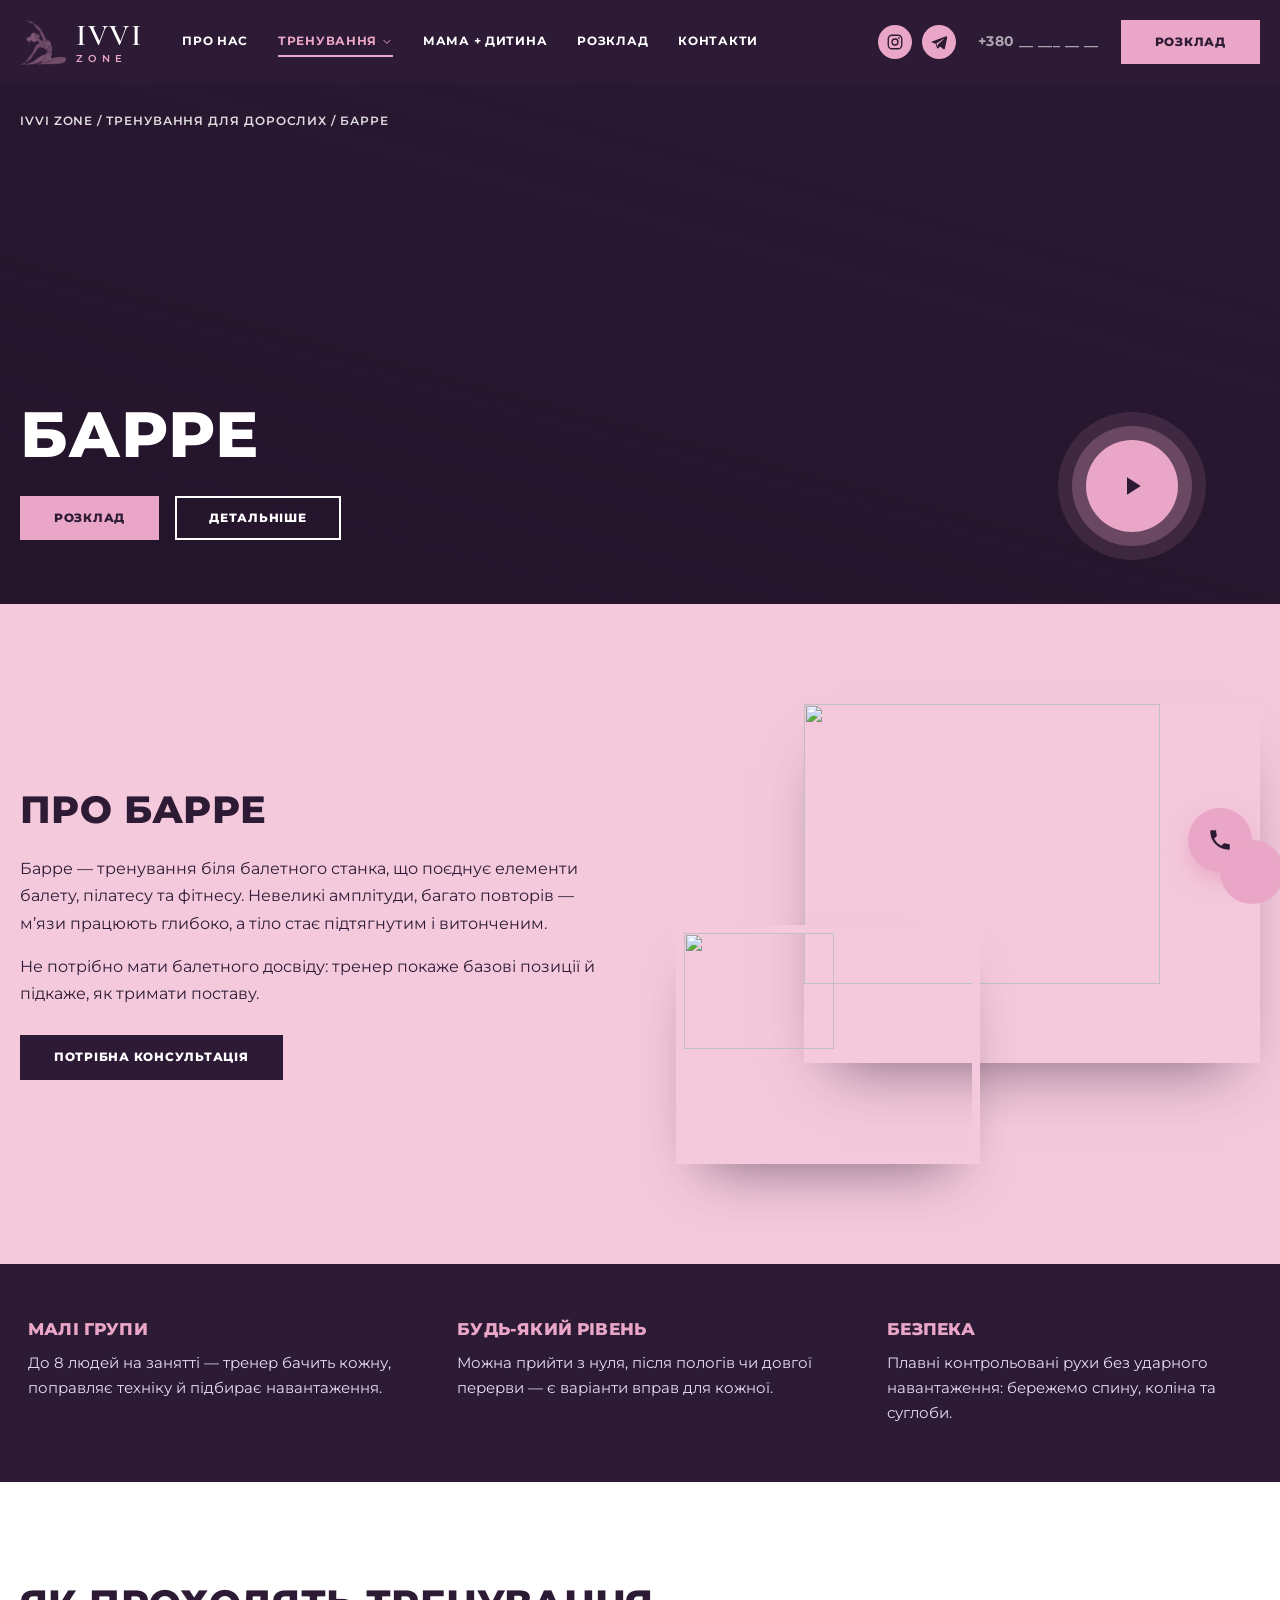
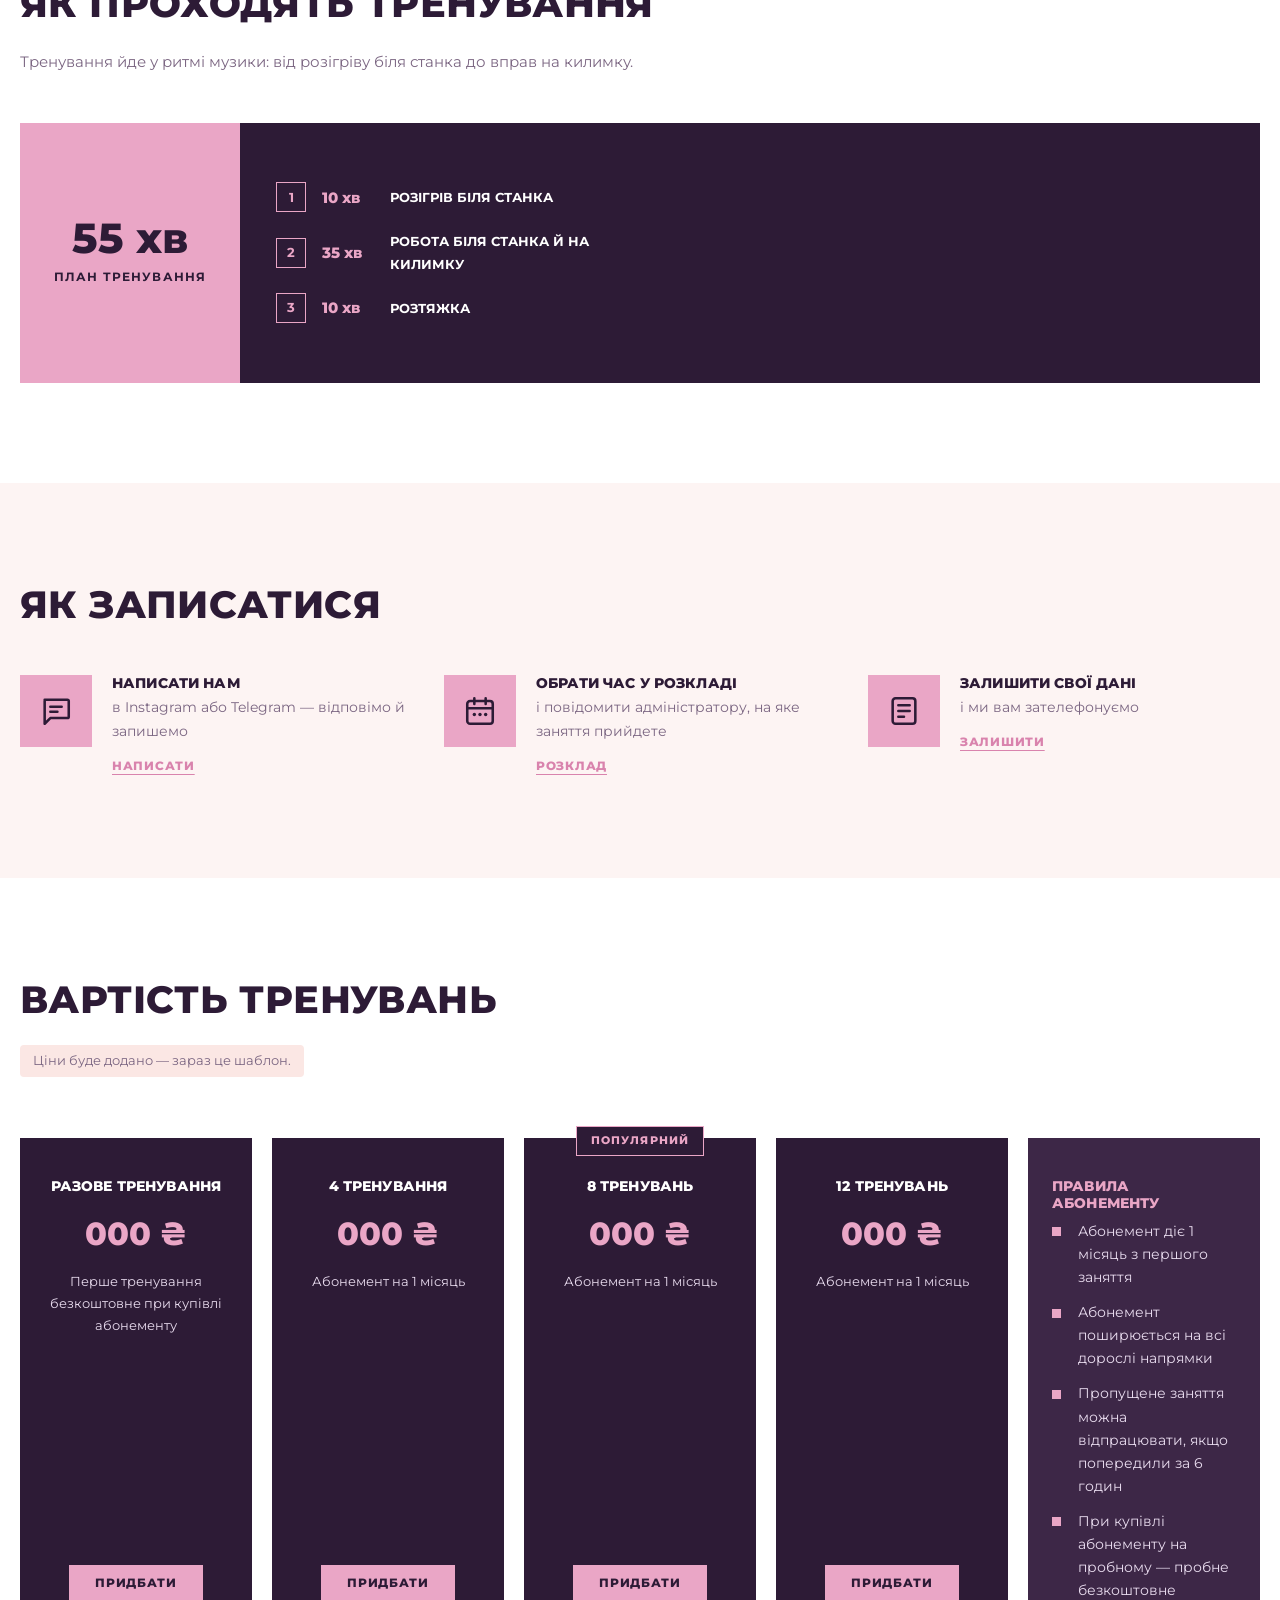
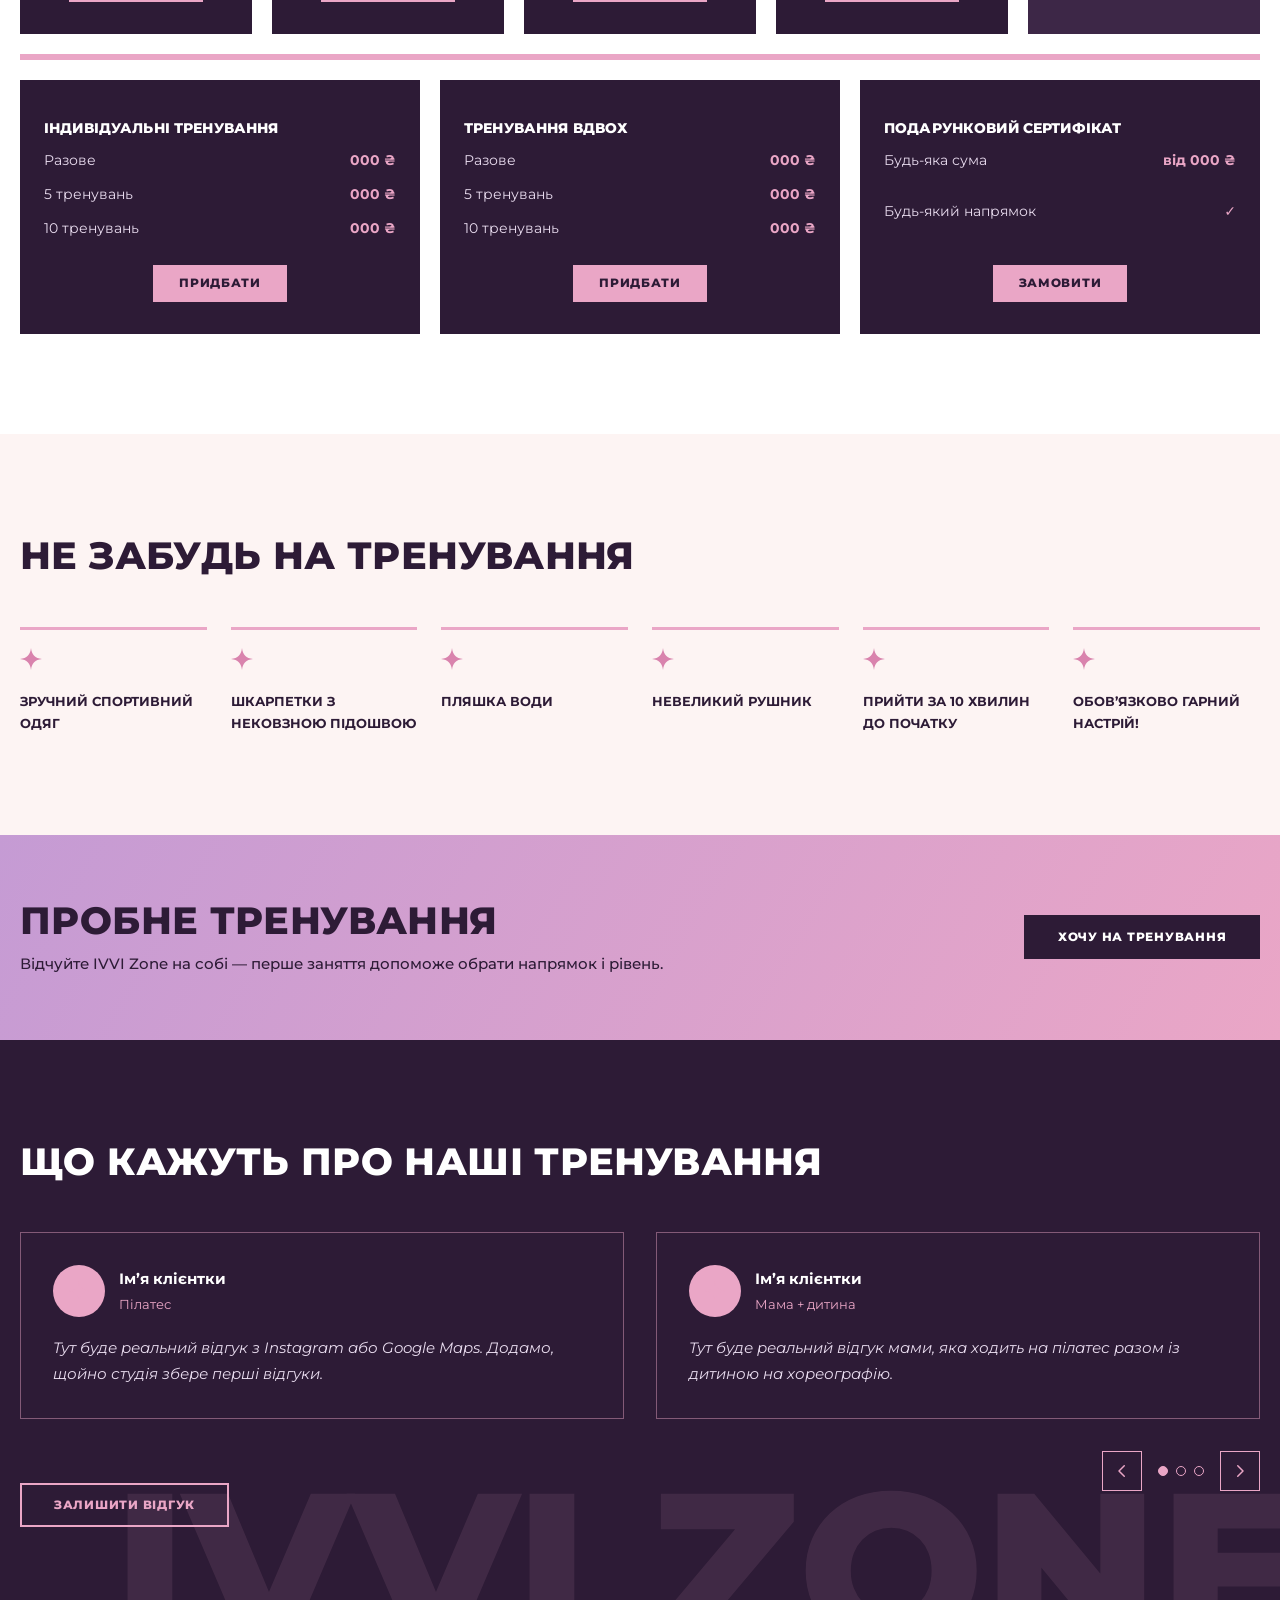
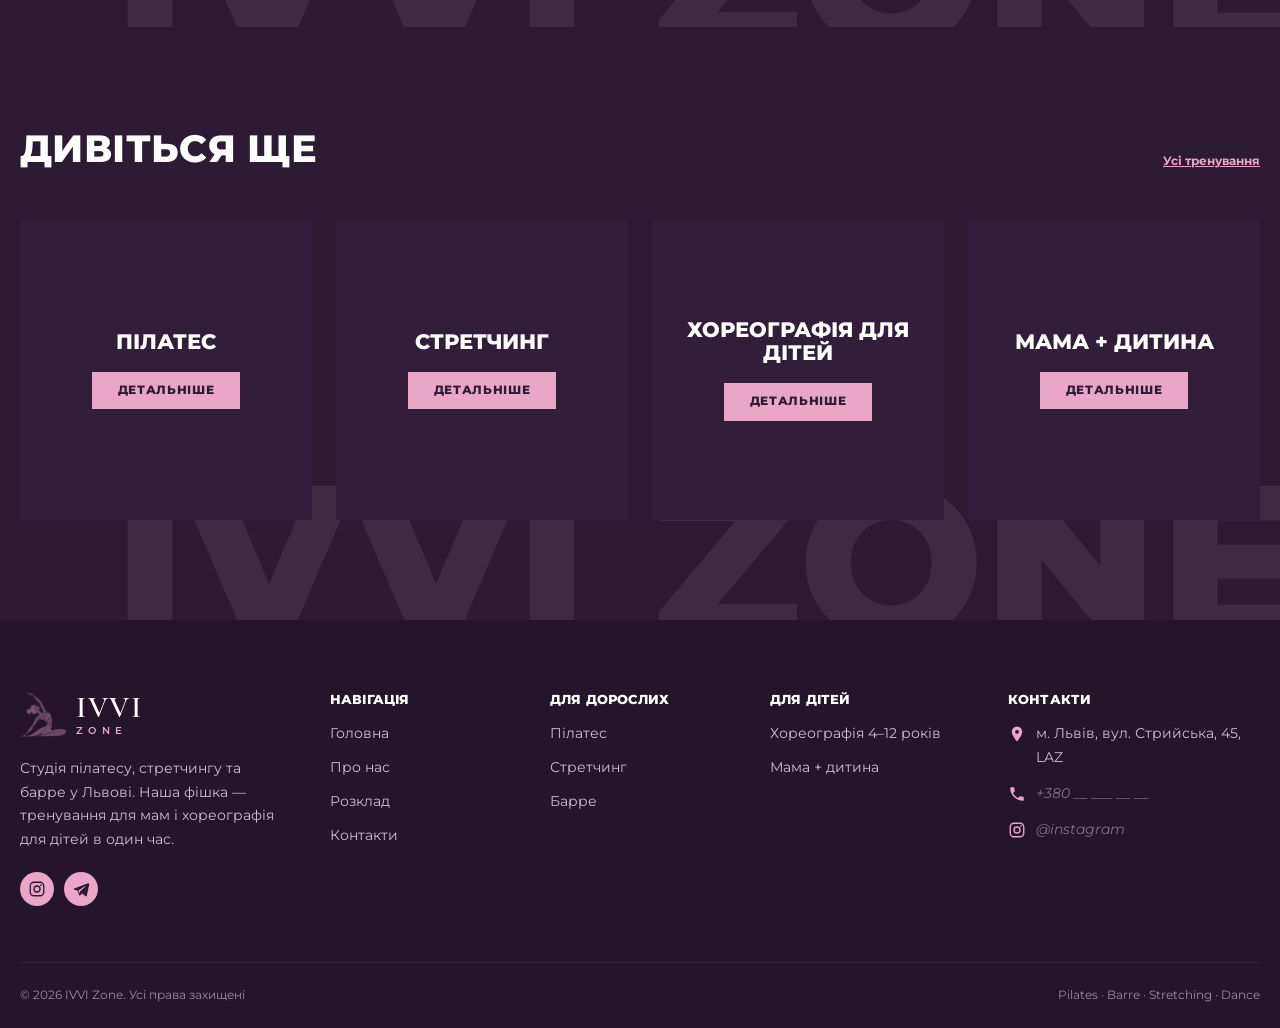
==== barre.html @ 7073b4c8 "Сайт у структурі jump-up: головна, сторінки напрямків, розклад, контакти, анімації" ====
<!doctype html>
<html lang="uk">
<head>
  <meta charset="utf-8">
  <meta name="viewport" content="width=device-width, initial-scale=1">
  <title>Барре у Львові — тренування біля балетного станка, IVVI Zone</title>
  <meta name="description" content="Барре у Львові: балетний станок, пілатес і фітнес в одному. Тонус ніг, сідниць і гарна постава.">
  <meta name="theme-color" content="#2f1d38">
  <link rel="icon" type="image/png" href="assets/favicon.png">
  <link rel="apple-touch-icon" href="assets/apple-touch-icon.png">
  <link rel="preconnect" href="https://fonts.googleapis.com">
  <link rel="preconnect" href="https://fonts.gstatic.com" crossorigin>
  <link href="https://fonts.googleapis.com/css2?family=Cormorant+Garamond:ital,wght@0,500;0,600;1,500&family=Montserrat:wght@400;500;600;700;800&display=swap" rel="stylesheet">
  <link rel="stylesheet" href="styles.css">
</head>
<body>
<header class="header" id="top">
  <div class="container header__inner">
    <a class="logo" href="index.html" aria-label="IVVI Zone — на головну">
      <img src="assets/mark-pink.webp" alt="" width="46" height="45">
      <span class="logo__text">IVVI<small>zone</small></span>
    </a>
    <nav class="menu" id="menu" aria-label="Головне меню">
      <ul class="menu__list">
        <li><a href="index.html#about">Про нас</a></li>
        <li class="menu__drop">
          <button class="menu__toggle is-current" type="button" aria-expanded="false">Тренування <svg viewBox="0 0 24 24" aria-hidden="true"><path d="m6 9 6 6 6-6" fill="none" stroke="currentColor" stroke-width="2" stroke-linecap="round" stroke-linejoin="round"/></svg></button>
          <div class="dropdown">
            <div><p class="dropdown__title">Дорослим</p><ul><li><a href="pilates.html">Пілатес</a></li><li><a href="stretching.html">Стретчинг</a></li><li><a href="barre.html">Барре</a></li></ul></div>
            <div><p class="dropdown__title">Дітям</p><ul><li><a href="choreography.html">Хореографія 4–12 років</a></li><li><a href="mama.html">Мама + дитина</a></li></ul></div>
          </div>
        </li>
        <li><a href="mama.html">Мама + дитина</a></li>
        <li><a href="schedule.html">Розклад</a></li>
        <li><a href="contacts.html">Контакти</a></li>
      </ul>
      <div class="menu__side">
        <div class="socials ">
      <a href="#" aria-label="Instagram"><svg viewBox="0 0 24 24" aria-hidden="true"><rect x="3" y="3" width="18" height="18" rx="5" fill="none" stroke="currentColor" stroke-width="1.8"/><circle cx="12" cy="12" r="4" fill="none" stroke="currentColor" stroke-width="1.8"/><circle cx="17.3" cy="6.7" r="1.2" fill="currentColor"/></svg></a>
      <a href="#" aria-label="Telegram"><svg viewBox="0 0 24 24" aria-hidden="true"><path d="M21.5 4.2 2.9 11.4c-1 .4-1 1.1-.2 1.4l4.8 1.5 1.8 5.6c.2.6.4.8.9.8.4 0 .6-.2.9-.4l2.3-2.2 4.7 3.5c.9.5 1.5.2 1.7-.8l3.1-14.6c.3-1.3-.5-1.9-1.4-1.5ZM8.4 14l9.3-5.9c.5-.3.9-.1.5.2l-7.6 6.9-.3 3.2L8.4 14Z" fill="currentColor"/></svg></a>
    </div>
        <a class="header__phone" href="contacts.html">+380 __ ___ __ __</a>
        <a class="btn btn--pink" href="schedule.html">Розклад</a>
      </div>
    </nav>
    <button class="burger" id="burger" type="button" aria-label="Відкрити меню" aria-expanded="false" aria-controls="menu"><span></span><span></span><span></span></button>
  </div>
</header>
<main>
<section class="page-hero">
  <div class="page-hero__bg" style="background-image:url('https://images.unsplash.com/photo-1779617926288-fde3f7fb7b5d?auto=format&fit=crop&w=1800&q=70')"></div>
  <div class="container page-hero__inner">
    <nav class="crumbs" aria-label="Навігація"><a href="index.html">IVVI Zone</a> / <a href="index.html#trainings">Тренування для дорослих</a> / <span>Барре</span></nav>
    <h1>Барре</h1>
    
    <div class="page-hero__actions">
        <a class="btn btn--pink" href="schedule.html">Розклад</a>
        <a class="btn btn--outline-light" href="#more">Детальніше</a>
      </div>
  </div>
  <button class="page-hero__play" type="button" data-modal-open aria-label="Записатися"><svg viewBox="0 0 24 24" aria-hidden="true"><path d="M8 5v14l11-7z" fill="currentColor"/></svg></button>
</section>
<section class="section section--pink about" id="more">
  <span class="watermark" aria-hidden="true">IVVI ZONE</span>
  <div class="container about__grid">
    <div class="about__text anim anim--left">
      <h2>Про барре</h2>
      <p>Барре — тренування біля балетного станка, що поєднує елементи балету, пілатесу та фітнесу. Невеликі амплітуди, багато повторів — м’язи працюють глибоко, а тіло стає підтягнутим і витонченим.</p><p>Не потрібно мати балетного досвіду: тренер покаже базові позиції й підкаже, як тримати поставу.</p>
      <button class="btn btn--dark" type="button" data-modal-open>Потрібна консультація</button>
    </div>
    <div class="about__pics anim anim--right">
      <img class="about__pic about__pic--1" src="https://images.unsplash.com/photo-1770012905139-713758ded6ec?auto=format&fit=crop&w=900&q=70" alt="" loading="lazy">
      <img class="about__pic about__pic--2" src="https://images.unsplash.com/photo-1518310952931-b1de897abd40?auto=format&fit=crop&w=700&q=70" alt="" loading="lazy">
    </div>
  </div>
</section>
<section class="section section--dark section--tight">
  <div class="container"><div class="adv-grid"><article class="adv"><h3>Малі групи</h3><p>До 8 людей на занятті — тренер бачить кожну, поправляє техніку й підбирає навантаження.</p></article><article class="adv"><h3>Будь-який рівень</h3><p>Можна прийти з нуля, після пологів чи довгої перерви — є варіанти вправ для кожної.</p></article><article class="adv"><h3>Безпека</h3><p>Плавні контрольовані рухи без ударного навантаження: бережемо спину, коліна та суглоби.</p></article></div></div>
</section>
<section class="section">
  <span class="watermark" aria-hidden="true">IVVI ZONE</span>
  <div class="container">
    <div class="section__head anim anim--fade">
      <h2>Як проходять тренування</h2>
      <p>Тренування йде у ритмі музики: від розігріву біля станка до вправ на килимку.</p>
    </div>
    <div class="plan anim anim--fade">
      <div class="plan__total"><b>55 хв</b><span>план тренування</span></div>
      <ol class="plan__steps"><li><span class="plan__min">10 хв</span><span class="plan__label">Розігрів біля станка</span></li><li><span class="plan__min">35 хв</span><span class="plan__label">Робота біля станка й на килимку</span></li><li><span class="plan__min">10 хв</span><span class="plan__label">Розтяжка</span></li></ol>
      <div class="plan__pics"><span class="plan__pic" style="background-image:url('https://images.unsplash.com/photo-1779617926288-fde3f7fb7b5d?auto=format&fit=crop&w=600&q=70')"></span><span class="plan__pic" style="background-image:url('https://images.unsplash.com/photo-1770012905139-713758ded6ec?auto=format&fit=crop&w=600&q=70')"></span><span class="plan__pic" style="background-image:url('https://images.unsplash.com/photo-1518310952931-b1de897abd40?auto=format&fit=crop&w=600&q=70')"></span></div>
    </div>
  </div>
</section>
<section class="section section--soft">
  <div class="container">
    <div class="section__head anim anim--fade"><h2>Як записатися</h2></div>
    <div class="ways"><div class="way anim anim--fade"><span class="way__icon"><svg viewBox="0 0 24 24" aria-hidden="true"><path d="M4 4h16a1 1 0 0 1 1 1v11a1 1 0 0 1-1 1H8l-4 4V5a1 1 0 0 1 1-1Z" fill="none" stroke="currentColor" stroke-width="1.8" stroke-linejoin="round"/><path d="M8 9h8M8 12.5h5" stroke="currentColor" stroke-width="1.8" stroke-linecap="round"/></svg></span><div><h3>Написати нам</h3><p>в Instagram або Telegram — відповімо й запишемо</p><a class="way__link" href="#">Написати</a></div></div><div class="way anim anim--fade"><span class="way__icon"><svg viewBox="0 0 24 24" aria-hidden="true"><rect x="3" y="5" width="18" height="16" rx="2" fill="none" stroke="currentColor" stroke-width="1.8"/><path d="M3 10h18M8 3v4M16 3v4" stroke="currentColor" stroke-width="1.8" stroke-linecap="round"/><circle cx="8" cy="14.5" r="1.2" fill="currentColor"/><circle cx="12" cy="14.5" r="1.2" fill="currentColor"/><circle cx="16" cy="14.5" r="1.2" fill="currentColor"/></svg></span><div><h3>Обрати час у розкладі</h3><p>і повідомити адміністратору, на яке заняття прийдете</p><a class="way__link" href="schedule.html">Розклад</a></div></div><div class="way anim anim--fade"><span class="way__icon"><svg viewBox="0 0 24 24" aria-hidden="true"><rect x="4" y="3" width="16" height="18" rx="2" fill="none" stroke="currentColor" stroke-width="1.8"/><path d="M8 8h8M8 12h8M8 16h4" stroke="currentColor" stroke-width="1.8" stroke-linecap="round"/></svg></span><div><h3>Залишити свої дані</h3><p>і ми вам зателефонуємо</p><button class="way__link" type="button" data-modal-open>Залишити</button></div></div></div>
  </div>
</section>
<section class="section" id="prices">
  <div class="container">
    <div class="section__head anim anim--fade"><h2>Вартість тренувань</h2><p class="placeholder-note">Ціни буде додано — зараз це шаблон.</p></div>
    <div class="prices">
      <article class="price anim anim--rotate">
  
  <h3>Разове тренування</h3>
  <p class="price__value">000 ₴</p>
  <p class="price__note">Перше тренування безкоштовне при купівлі абонементу</p>
  <button class="btn btn--pink btn--sm" type="button" data-modal-open>Придбати</button>
</article><article class="price anim anim--rotate">
  
  <h3>4 тренування</h3>
  <p class="price__value">000 ₴</p>
  <p class="price__note">Абонемент на 1 місяць</p>
  <button class="btn btn--pink btn--sm" type="button" data-modal-open>Придбати</button>
</article><article class="price anim anim--rotate">
  <span class="price__tag">Популярний</span>
  <h3>8 тренувань</h3>
  <p class="price__value">000 ₴</p>
  <p class="price__note">Абонемент на 1 місяць</p>
  <button class="btn btn--pink btn--sm" type="button" data-modal-open>Придбати</button>
</article><article class="price anim anim--rotate">
  
  <h3>12 тренувань</h3>
  <p class="price__value">000 ₴</p>
  <p class="price__note">Абонемент на 1 місяць</p>
  <button class="btn btn--pink btn--sm" type="button" data-modal-open>Придбати</button>
</article>
      <aside class="price price--rules anim anim--rotate">
        <h3>Правила абонементу</h3>
        <ul class="bullets bullets--small"><li>Абонемент діє 1 місяць з першого заняття</li><li>Абонемент поширюється на всі дорослі напрямки</li><li>Пропущене заняття можна відпрацювати, якщо попередили за 6 годин</li><li>При купівлі абонементу на пробному — пробне безкоштовне</li></ul>
      </aside>
    </div>
    <div class="prices__extra"><article class="price price--row anim anim--rotate">
  <h3>Індивідуальні тренування</h3>
  <ul class="price__list"><li><span>Разове</span><b>000 ₴</b></li><li><span>5 тренувань</span><b>000 ₴</b></li><li><span>10 тренувань</span><b>000 ₴</b></li></ul>
  <button class="btn btn--pink btn--sm" type="button" data-modal-open>Придбати</button>
</article><article class="price price--row anim anim--rotate">
  <h3>Тренування вдвох</h3>
  <ul class="price__list"><li><span>Разове</span><b>000 ₴</b></li><li><span>5 тренувань</span><b>000 ₴</b></li><li><span>10 тренувань</span><b>000 ₴</b></li></ul>
  <button class="btn btn--pink btn--sm" type="button" data-modal-open>Придбати</button>
</article><article class="price price--row anim anim--rotate">
  <h3>Подарунковий сертифікат</h3>
  <ul class="price__list"><li><span>Будь-яка сума</span><b>від 000 ₴</b></li><li><span>Будь-який напрямок</span><b>✓</b></li></ul>
  <button class="btn btn--pink btn--sm" type="button" data-modal-open>Замовити</button>
</article></div>
  </div>
</section>
<section class="section section--soft">
  <div class="container">
    <div class="section__head anim anim--fade"><h2>Не забудь на тренування</h2></div>
    <ul class="checklist"><li class="anim anim--fade"><span><svg viewBox="0 0 24 24" aria-hidden="true"><path d="M12 0C12.9 7.6 16.4 11.1 24 12C16.4 12.9 12.9 16.4 12 24C11.1 16.4 7.6 12.9 0 12C7.6 11.1 11.1 7.6 12 0Z" fill="currentColor"/></svg></span>Зручний спортивний одяг</li><li class="anim anim--fade"><span><svg viewBox="0 0 24 24" aria-hidden="true"><path d="M12 0C12.9 7.6 16.4 11.1 24 12C16.4 12.9 12.9 16.4 12 24C11.1 16.4 7.6 12.9 0 12C7.6 11.1 11.1 7.6 12 0Z" fill="currentColor"/></svg></span>Шкарпетки з нековзною підошвою</li><li class="anim anim--fade"><span><svg viewBox="0 0 24 24" aria-hidden="true"><path d="M12 0C12.9 7.6 16.4 11.1 24 12C16.4 12.9 12.9 16.4 12 24C11.1 16.4 7.6 12.9 0 12C7.6 11.1 11.1 7.6 12 0Z" fill="currentColor"/></svg></span>Пляшка води</li><li class="anim anim--fade"><span><svg viewBox="0 0 24 24" aria-hidden="true"><path d="M12 0C12.9 7.6 16.4 11.1 24 12C16.4 12.9 12.9 16.4 12 24C11.1 16.4 7.6 12.9 0 12C7.6 11.1 11.1 7.6 12 0Z" fill="currentColor"/></svg></span>Невеликий рушник</li><li class="anim anim--fade"><span><svg viewBox="0 0 24 24" aria-hidden="true"><path d="M12 0C12.9 7.6 16.4 11.1 24 12C16.4 12.9 12.9 16.4 12 24C11.1 16.4 7.6 12.9 0 12C7.6 11.1 11.1 7.6 12 0Z" fill="currentColor"/></svg></span>Прийти за 10 хвилин до початку</li><li class="anim anim--fade"><span><svg viewBox="0 0 24 24" aria-hidden="true"><path d="M12 0C12.9 7.6 16.4 11.1 24 12C16.4 12.9 12.9 16.4 12 24C11.1 16.4 7.6 12.9 0 12C7.6 11.1 11.1 7.6 12 0Z" fill="currentColor"/></svg></span>Обов’язково гарний настрій!</li></ul>
  </div>
</section>
<section class="trial">
  <div class="container trial__inner">
    <div class="trial__text anim anim--tilt">
      <h2>Пробне тренування</h2>
      <p>Відчуйте IVVI Zone на собі — перше заняття допоможе обрати напрямок і рівень.</p>
    </div>
    <button class="btn btn--dark btn--beat anim" type="button" data-modal-open>Хочу на тренування</button>
  </div>
</section>
<section class="section section--dark">
  <span class="watermark" aria-hidden="true">IVVI ZONE</span>
  <div class="container">
    <div class="section__head section__head--row">
      <h2>Що кажуть про наші тренування</h2>
    </div>
    <div class="slider slider--dark slider--reviews" data-slider data-per-view="2">
  <div class="slider__viewport"><div class="slider__track"><div class="slider__slide"><article class="review">
  <div class="review__head"><span class="review__avatar"><svg viewBox="0 0 24 24" aria-hidden="true"><path d="M12 0C12.9 7.6 16.4 11.1 24 12C16.4 12.9 12.9 16.4 12 24C11.1 16.4 7.6 12.9 0 12C7.6 11.1 11.1 7.6 12 0Z" fill="currentColor"/></svg></span><div><b>Ім’я клієнтки</b><span>Пілатес</span></div></div>
  <p>Тут буде реальний відгук з Instagram або Google Maps. Додамо, щойно студія збере перші відгуки.</p>
</article></div><div class="slider__slide"><article class="review">
  <div class="review__head"><span class="review__avatar"><svg viewBox="0 0 24 24" aria-hidden="true"><path d="M12 0C12.9 7.6 16.4 11.1 24 12C16.4 12.9 12.9 16.4 12 24C11.1 16.4 7.6 12.9 0 12C7.6 11.1 11.1 7.6 12 0Z" fill="currentColor"/></svg></span><div><b>Ім’я клієнтки</b><span>Мама + дитина</span></div></div>
  <p>Тут буде реальний відгук мами, яка ходить на пілатес разом із дитиною на хореографію.</p>
</article></div><div class="slider__slide"><article class="review">
  <div class="review__head"><span class="review__avatar"><svg viewBox="0 0 24 24" aria-hidden="true"><path d="M12 0C12.9 7.6 16.4 11.1 24 12C16.4 12.9 12.9 16.4 12 24C11.1 16.4 7.6 12.9 0 12C7.6 11.1 11.1 7.6 12 0Z" fill="currentColor"/></svg></span><div><b>Ім’я клієнтки</b><span>Стретчинг</span></div></div>
  <p>Тут буде реальний відгук про стретчинг. Можна додати фото або коротке відео.</p>
</article></div><div class="slider__slide"><article class="review">
  <div class="review__head"><span class="review__avatar"><svg viewBox="0 0 24 24" aria-hidden="true"><path d="M12 0C12.9 7.6 16.4 11.1 24 12C16.4 12.9 12.9 16.4 12 24C11.1 16.4 7.6 12.9 0 12C7.6 11.1 11.1 7.6 12 0Z" fill="currentColor"/></svg></span><div><b>Ім’я клієнтки</b><span>Хореографія</span></div></div>
  <p>Тут буде реальний відгук батьків про дитячу хореографію.</p>
</article></div></div></div>
  <div class="slider__nav">
    <button class="slider__arrow slider__arrow--prev" type="button" aria-label="Назад"><svg viewBox="0 0 24 24" aria-hidden="true"><path d="m9 5 7 7-7 7" fill="none" stroke="currentColor" stroke-width="2" stroke-linecap="round" stroke-linejoin="round"/></svg></button>
    <div class="slider__dots"></div>
    <button class="slider__arrow" type="button" aria-label="Далі"><svg viewBox="0 0 24 24" aria-hidden="true"><path d="m9 5 7 7-7 7" fill="none" stroke="currentColor" stroke-width="2" stroke-linecap="round" stroke-linejoin="round"/></svg></button>
  </div>
</div>
    <a class="btn btn--outline-pink" href="#">Залишити відгук</a>
  </div>
</section>
<section class="section section--dark">
  <span class="watermark" aria-hidden="true">IVVI ZONE</span>
  <div class="container">
    <div class="section__head section__head--row"><h2>Дивіться ще</h2><a class="link-more" href="index.html#trainings">Усі тренування</a></div>
    <div class="services services--four"><a class="service anim anim--flip" href="pilates.html">
  <span class="service__bg" style="background-image:url('https://images.unsplash.com/photo-1747238415033-b74eec07eb59?auto=format&fit=crop&w=900&q=70')"></span>
  
  <span class="service__body"><span class="service__title">Пілатес</span><span class="btn btn--pink btn--sm">Детальніше</span></span>
</a><a class="service anim anim--flip" href="stretching.html">
  <span class="service__bg" style="background-image:url('https://images.unsplash.com/photo-1552196527-bffef41ef674?auto=format&fit=crop&w=900&q=70')"></span>
  
  <span class="service__body"><span class="service__title">Стретчинг</span><span class="btn btn--pink btn--sm">Детальніше</span></span>
</a><a class="service anim anim--flip" href="choreography.html">
  <span class="service__bg" style="background-image:url('https://images.unsplash.com/photo-1681312206210-5f52c564d30d?auto=format&fit=crop&w=900&q=70')"></span>
  
  <span class="service__body"><span class="service__title">Хореографія для дітей</span><span class="btn btn--pink btn--sm">Детальніше</span></span>
</a><a class="service anim anim--flip" href="mama.html">
  <span class="service__bg" style="background-image:url('https://images.unsplash.com/photo-1714646793438-dd6f16aa36d1?auto=format&fit=crop&w=900&q=70')"></span>
  
  <span class="service__body"><span class="service__title">Мама + дитина</span><span class="btn btn--pink btn--sm">Детальніше</span></span>
</a></div>
  </div>
</section>
</main>
<footer class="footer">
  <div class="container footer__grid">
    <div class="footer__about">
      <a class="logo logo--light" href="index.html"><img src="assets/mark-pink.webp" alt="" width="46" height="45"><span class="logo__text">IVVI<small>zone</small></span></a>
      <p>Студія пілатесу, стретчингу та барре у Львові. Наша фішка — тренування для мам і хореографія для дітей в один час.</p>
      <div class="socials socials--light">
      <a href="#" aria-label="Instagram"><svg viewBox="0 0 24 24" aria-hidden="true"><rect x="3" y="3" width="18" height="18" rx="5" fill="none" stroke="currentColor" stroke-width="1.8"/><circle cx="12" cy="12" r="4" fill="none" stroke="currentColor" stroke-width="1.8"/><circle cx="17.3" cy="6.7" r="1.2" fill="currentColor"/></svg></a>
      <a href="#" aria-label="Telegram"><svg viewBox="0 0 24 24" aria-hidden="true"><path d="M21.5 4.2 2.9 11.4c-1 .4-1 1.1-.2 1.4l4.8 1.5 1.8 5.6c.2.6.4.8.9.8.4 0 .6-.2.9-.4l2.3-2.2 4.7 3.5c.9.5 1.5.2 1.7-.8l3.1-14.6c.3-1.3-.5-1.9-1.4-1.5ZM8.4 14l9.3-5.9c.5-.3.9-.1.5.2l-7.6 6.9-.3 3.2L8.4 14Z" fill="currentColor"/></svg></a>
    </div>
    </div>
    <div>
      <h3>Навігація</h3>
      <ul>
        <li><a href="index.html">Головна</a></li>
        <li><a href="index.html#about">Про нас</a></li>
        <li><a href="schedule.html">Розклад</a></li>
        <li><a href="contacts.html">Контакти</a></li>
      </ul>
    </div>
    <div><h3>Для дорослих</h3><ul><li><a href="pilates.html">Пілатес</a></li><li><a href="stretching.html">Стретчинг</a></li><li><a href="barre.html">Барре</a></li></ul></div>
    <div><h3>Для дітей</h3><ul><li><a href="choreography.html">Хореографія 4–12 років</a></li><li><a href="mama.html">Мама + дитина</a></li></ul></div>
    <div class="footer__contacts">
      <h3>Контакти</h3>
      <p class="footer__line"><svg viewBox="0 0 24 24" aria-hidden="true"><path d="M12 2a7 7 0 0 0-7 7c0 5.2 7 13 7 13s7-7.8 7-13a7 7 0 0 0-7-7Zm0 9.5A2.5 2.5 0 1 1 12 6.5a2.5 2.5 0 0 1 0 5Z" fill="currentColor"/></svg><span>м. Львів, вул. Стрийська, 45, LAZ</span></p>
      <p class="footer__line"><svg viewBox="0 0 24 24" aria-hidden="true"><path d="M6.6 10.8a15.1 15.1 0 0 0 6.6 6.6l2.2-2.2c.3-.3.7-.4 1-.2 1.1.4 2.3.6 3.6.6.6 0 1 .4 1 1V20c0 .6-.4 1-1 1A17 17 0 0 1 3 4c0-.6.4-1 1-1h3.5c.6 0 1 .4 1 1 0 1.3.2 2.5.6 3.6.1.3 0 .7-.2 1l-2.3 2.2Z" fill="currentColor"/></svg><span class="placeholder">+380 __ ___ __ __</span></p>
      <p class="footer__line"><svg viewBox="0 0 24 24" aria-hidden="true"><rect x="3" y="3" width="18" height="18" rx="5" fill="none" stroke="currentColor" stroke-width="1.8"/><circle cx="12" cy="12" r="4" fill="none" stroke="currentColor" stroke-width="1.8"/><circle cx="17.3" cy="6.7" r="1.2" fill="currentColor"/></svg><span class="placeholder">@instagram</span></p>
    </div>
  </div>
  <div class="container footer__bottom">
    <span>© <span data-year>2026</span> IVVI Zone. Усі права захищені</span>
    <span>Pilates · Barre · Stretching · Dance</span>
  </div>
</footer>
<button class="callback" type="button" data-modal-open aria-label="Записатися на тренування">
  <span class="callback__ring"></span><svg viewBox="0 0 24 24" aria-hidden="true"><path d="M6.6 10.8a15.1 15.1 0 0 0 6.6 6.6l2.2-2.2c.3-.3.7-.4 1-.2 1.1.4 2.3.6 3.6.6.6 0 1 .4 1 1V20c0 .6-.4 1-1 1A17 17 0 0 1 3 4c0-.6.4-1 1-1h3.5c.6 0 1 .4 1 1 0 1.3.2 2.5.6 3.6.1.3 0 .7-.2 1l-2.3 2.2Z" fill="currentColor"/></svg>
</button>
<div class="modal" id="modal" role="dialog" aria-modal="true" aria-labelledby="modal-title" hidden>
  <div class="modal__backdrop" data-modal-close></div>
  <div class="modal__box">
    <button class="modal__close" type="button" data-modal-close aria-label="Закрити">×</button>
    <h2 id="modal-title">Запис на тренування</h2>
    <p>Залиште контакти — адміністратор зателефонує, підбере зручний час і відповість на питання.</p>
    <form class="form" data-form novalidate>
      <input name="name" type="text" placeholder="Ваше ім’я" autocomplete="given-name" required>
      <input name="phone" type="tel" placeholder="+380" autocomplete="tel" required>
      <select name="direction" data-direction><option>Пілатес</option><option>Стретчинг</option><option>Барре</option><option>Хореографія для дитини</option><option>Мама + дитина</option><option>Індивідуальне тренування</option></select>
      <input name="age" type="number" min="3" max="14" placeholder="Вік дитини" data-age hidden>
      <button class="btn btn--pink btn--wide" type="submit">Хочу на тренування</button>
      <p class="form__status" role="status" aria-live="polite"></p>
    </form>
  </div>
</div>
<script src="script.js"></script>
</body>
</html>
---- styles.css ----
:root {
  --plum-950: #24152b;
  --plum-900: #2d1b36;
  --plum-800: #3d2747;
  --plum-700: #5a3d68;
  --lilac: #b893c9;
  --pink: #eaa6c6;
  --pink-strong: #d983ad;
  --pink-bg: #f4c9db;
  --blush: #fbe7e4;
  --soft: #fdf4f3;
  --ink: #2d1b36;
  --muted: #7b6682;
  --light: #e9dcef;
  --grad: linear-gradient(120deg, #c59bd4 0%, #eaa6c6 100%);
  --sans: "Montserrat", system-ui, -apple-system, sans-serif;
  --serif: "Cormorant Garamond", Georgia, serif;
  --header: 84px;
}

*, *::before, *::after { box-sizing: border-box; }
html { scroll-behavior: smooth; scroll-padding-top: var(--header); }
body { margin: 0; background: #fff; color: var(--ink); font: 400 15px/1.7 var(--sans); -webkit-font-smoothing: antialiased; overflow-x: hidden; }
body.is-locked { overflow: hidden; }
img { max-width: 100%; display: block; }
a { color: inherit; }
button { font: inherit; color: inherit; }
h1, h2, h3 { margin: 0 0 .6em; font-weight: 800; line-height: 1.15; text-transform: uppercase; letter-spacing: .01em; }
h1 { font-size: clamp(2rem, 4vw, 3.4rem); }
h2 { font-size: clamp(1.6rem, 3vw, 2.5rem); }
h3 { font-size: 1rem; }
p { margin: 0 0 1em; }
svg { width: 1em; height: 1em; flex: none; }

.container { width: min(1240px, 100% - 32px); margin-inline: auto; position: relative; z-index: 1; }
.placeholder { opacity: .55; font-style: italic; }
.placeholder-note { display: inline-block; font-size: .8rem; color: var(--muted); background: var(--blush); padding: .4em 1em; border-radius: 4px; }
.kicker { font-size: .8rem; font-weight: 600; letter-spacing: .2em; text-transform: uppercase; color: var(--pink); margin-bottom: 1em; }

/* Buttons */
.btn {
  display: inline-flex; align-items: center; justify-content: center;
  padding: 14px 32px;
  font: 800 .78rem/1 var(--sans); letter-spacing: .06em; text-transform: uppercase; text-decoration: none;
  border: 2px solid transparent; cursor: pointer;
  transition: background-color .3s, color .3s, border-color .3s;
}
.btn--sm { padding: 11px 24px; font-size: .72rem; }
.btn--wide { width: 100%; }
.btn--pink { background: var(--pink); border-color: var(--pink); color: var(--plum-900); }
.btn--pink:hover { background: var(--plum-900); border-color: var(--plum-900); color: var(--pink); }
.section--dark .btn--pink:hover, .hero .btn--pink:hover, .page-hero .btn--pink:hover, .footer .btn--pink:hover { background: transparent; border-color: var(--pink); color: var(--pink); }
.btn--dark { background: var(--plum-900); border-color: var(--plum-900); color: #fff; }
.btn--dark:hover { background: transparent; color: var(--plum-900); }
.btn--outline-light { border-color: #fff; color: #fff; background: transparent; }
.btn--outline-light:hover { background: #fff; color: var(--plum-900); }
.btn--outline-dark { border-color: var(--plum-900); color: var(--plum-900); background: transparent; }
.btn--outline-dark:hover { background: var(--plum-900); color: var(--pink); }
.btn--outline-pink { border-color: var(--pink); color: var(--pink); background: transparent; }
.btn--outline-pink:hover { background: var(--pink); color: var(--plum-900); }

/* Header */
.header { position: sticky; top: 0; z-index: 100; height: var(--header); background: var(--plum-900); color: #fff; transition: box-shadow .3s; }
.header.is-scrolled { box-shadow: 0 10px 30px -12px rgba(0, 0, 0, .5); }
.header__inner { height: 100%; display: flex; align-items: center; gap: 40px; }
.logo { display: flex; align-items: center; gap: 10px; text-decoration: none; color: #fff; flex: none; }
.logo img { width: 46px; }
.logo__text { font: 600 1.9rem/1 var(--serif); letter-spacing: .05em; display: flex; flex-direction: column; }
.logo__text small { font: 600 .6rem/1 var(--sans); letter-spacing: .55em; text-transform: uppercase; color: var(--pink); margin-top: 3px; }

.menu { flex: 1; display: flex; align-items: center; justify-content: space-between; gap: 24px; }
.menu__list { list-style: none; margin: 0; padding: 0; display: flex; gap: 30px; }
.menu__list > li { position: relative; }
.menu__list > li > a, .menu__toggle {
  display: inline-flex; align-items: center; gap: 4px;
  padding: 6px 0; background: none; border: 0; border-bottom: 2px solid transparent; cursor: pointer;
  font: 700 .74rem/1.2 var(--sans); letter-spacing: .06em; text-transform: uppercase; text-decoration: none; color: #fff;
  transition: color .25s, border-color .25s;
}
.menu__list > li > a:hover, .menu__list > li > a.is-current, .menu__toggle:hover, .menu__toggle.is-current, .menu__drop:hover .menu__toggle { color: var(--pink); border-color: var(--pink); }
.menu__toggle svg { transition: transform .3s; }
.menu__drop:hover .menu__toggle svg, .menu__drop.is-open .menu__toggle svg { transform: rotate(180deg); }

.dropdown {
  position: absolute; top: calc(100% + 26px); left: -28px;
  display: grid; grid-template-columns: repeat(2, max-content); gap: 36px;
  padding: 26px 30px; background: var(--plum-800); box-shadow: 0 20px 40px -18px rgba(0, 0, 0, .6);
  opacity: 0; visibility: hidden; transform: translateY(10px); transition: .3s;
}
.dropdown::before { content: ""; position: absolute; left: 0; right: 0; top: -28px; height: 28px; }
.menu__drop:hover .dropdown, .menu__drop.is-open .dropdown { opacity: 1; visibility: visible; transform: none; }
.dropdown__title { font-size: .66rem; font-weight: 700; letter-spacing: .2em; text-transform: uppercase; color: var(--pink); margin-bottom: 10px; }
.dropdown ul { list-style: none; margin: 0; padding: 0; display: grid; gap: 8px; }
.dropdown a { text-decoration: none; font-size: .86rem; white-space: nowrap; transition: color .2s; }
.dropdown a:hover { color: var(--pink); }

.menu__side { display: flex; align-items: center; gap: 22px; }
.socials { display: flex; gap: 10px; }
.socials a { width: 34px; height: 34px; border-radius: 50%; display: grid; place-items: center; background: var(--pink); color: var(--plum-900); transition: transform .3s, background-color .3s; }
.socials a:hover { transform: translateY(-3px); background: #fff; }
.socials svg { width: 18px; height: 18px; }
.header__phone { font-weight: 700; font-size: .85rem; text-decoration: none; letter-spacing: .03em; white-space: nowrap; opacity: .6; }

.burger { display: none; margin-left: auto; width: 44px; height: 44px; padding: 10px; background: none; border: 0; cursor: pointer; }
.burger span { display: block; height: 2px; background: #fff; margin: 5px 0; transition: transform .3s, opacity .3s; }
.burger[aria-expanded="true"] span:nth-child(1) { transform: translateY(7px) rotate(45deg); }
.burger[aria-expanded="true"] span:nth-child(2) { opacity: 0; }
.burger[aria-expanded="true"] span:nth-child(3) { transform: translateY(-7px) rotate(-45deg); }

/* Hero */
.hero { display: grid; grid-template-columns: 1.85fr 1fr; height: max(560px, calc(100vh - var(--header) - 64px)); background: var(--plum-900); }
.hero__main { position: relative; overflow: hidden; color: #fff; }
.hero__slide { position: absolute; inset: 0; opacity: 0; transition: opacity 1.2s ease; }
.hero__slide.is-active { opacity: 1; z-index: 1; }
.hero__img { position: absolute; inset: 0; background: center/cover no-repeat; transform: scale(1.12); }
.hero__slide.is-active .hero__img { animation: kenburns 7s ease-out forwards; }
.hero__slide::after { content: ""; position: absolute; inset: 0; background: linear-gradient(20deg, rgba(36, 21, 43, .88) 10%, rgba(36, 21, 43, .35) 55%, rgba(36, 21, 43, .15)); }
.hero__content { position: absolute; left: 64px; right: 64px; bottom: 150px; z-index: 2; }
.hero__content h1 { max-width: 15em; margin: 0; }
.hero__slide.is-active h1 { animation: fade-in-top .9s .3s cubic-bezier(.39, .575, .565, 1) both; }
.hero__mark { position: absolute; z-index: 2; width: min(420px, 45%); top: 50%; left: 50%; transform: translate(-50%, -62%); opacity: .3; pointer-events: none; }
.hero__fixed { position: absolute; z-index: 3; left: 64px; right: 64px; bottom: 56px; display: flex; align-items: center; justify-content: space-between; gap: 20px; }
.hero__actions { display: flex; flex-wrap: wrap; gap: 16px; }
.hero__dots { display: flex; gap: 10px; }
.hero__dots button { width: 34px; height: 4px; padding: 0; border: 0; background: rgba(255, 255, 255, .35); cursor: pointer; transition: background-color .3s, width .3s; }
.hero__dots button.is-active { background: var(--pink); width: 54px; }

.hero__side { display: grid; grid-template-rows: 1fr 1fr; }
.hero__tile { position: relative; display: flex; flex-direction: column; justify-content: center; align-items: flex-start; padding: 40px 48px; text-decoration: none; overflow: hidden; }
.hero__tile::after { content: ""; position: absolute; width: 260px; height: 260px; right: -90px; bottom: -110px; border-radius: 50%; border: 1px solid currentColor; opacity: .2; transition: transform .6s; }
.hero__tile:hover::after { transform: scale(1.4); }
.hero__tile--dark { background: var(--plum-800); color: #fff; }
.hero__tile--pink { background: var(--pink); color: var(--plum-900); }
.hero__tile-kicker { font-size: .85rem; margin-bottom: 8px; opacity: .85; }
.hero__tile-title { font-weight: 800; font-size: 1.35rem; margin-bottom: 24px; }

.hero-bar { background: var(--plum-950); color: #fff; }
.hero-bar__inner { display: flex; align-items: center; justify-content: space-between; height: 64px; }
.hero-bar .socials { margin-right: 84px; }
.hero-bar__scroll { display: inline-flex; align-items: center; gap: 6px; font-size: .78rem; text-decoration: none; }
.hero-bar__scroll svg { animation: bounce 1.8s infinite; }

/* Sections */
.section { position: relative; padding: 100px 0; overflow: hidden; }
.section--tight { padding: 56px 0; }
.section--dark { background: var(--plum-900); color: var(--light); }
.section--dark h2 { color: #fff; }
.section--dark h3 { color: var(--pink); }
.section--pink { background: var(--pink-bg); }
.section--soft { background: var(--soft); }
.section__head { max-width: 760px; margin-bottom: 48px; }
.section__head p { color: var(--muted); }
.section--dark .section__head p { color: var(--light); }
.section__head--row { max-width: none; display: flex; align-items: flex-end; justify-content: space-between; gap: 20px; }
.section__head--row h2 { margin: 0; }
.link-more { font-size: .78rem; font-weight: 700; color: var(--pink); }

.watermark {
  position: absolute; right: -2vw; bottom: -4vw; z-index: 0;
  font: 800 clamp(6rem, 17vw, 16rem)/1 var(--sans); white-space: nowrap; text-transform: uppercase;
  color: transparent; -webkit-text-stroke: 1.5px currentColor; opacity: .09; pointer-events: none; user-select: none;
}
.section--dark .watermark { color: var(--pink); opacity: .1; }

/* About */
.about__grid { display: grid; grid-template-columns: 1fr 1fr; gap: 72px; align-items: center; }
.about__text p { font-size: 1rem; }
.about__text .btn { margin-top: 12px; }
.about__pics { position: relative; height: 460px; }
.about__pic { position: absolute; object-fit: cover; box-shadow: 0 30px 60px -30px rgba(45, 27, 54, .6); }
.about__pic--1 { top: 0; right: 0; width: 78%; height: 78%; }
.about__pic--2 { left: 0; bottom: 0; width: 52%; height: 52%; border: 8px solid var(--pink-bg); }
.section--dark .about__pic--2 { border-color: var(--plum-900); }
.about__pic--single { inset: 0; width: 100%; height: 100%; }

/* Advantages */
.adv { padding: 0 8px; }
.adv h3 { font-size: 1.05rem; margin-bottom: .7em; }
.adv p { margin: 0; font-size: .92rem; }
.adv-grid { display: grid; grid-template-columns: repeat(3, 1fr); gap: 48px; }

/* Slider */
.slider { --pv: 3; }
.slider__viewport { overflow: hidden; margin: 0 -16px; }
.slider__track { display: flex; transition: transform .7s cubic-bezier(.25, .46, .45, .94); }
.slider__slide { flex: 0 0 calc(100% / var(--pv)); padding: 0 16px; }
.slider__nav { display: flex; align-items: center; justify-content: flex-end; gap: 16px; margin-top: 32px; }
.slider__arrow { width: 40px; height: 40px; display: grid; place-items: center; background: none; border: 1px solid currentColor; cursor: pointer; transition: background-color .3s, color .3s; }
.slider__arrow svg { width: 18px; height: 18px; }
.slider__arrow--prev svg { transform: rotate(180deg); }
.slider--dark .slider__arrow { color: var(--pink); }
.slider--dark .slider__arrow:hover { background: var(--pink); color: var(--plum-900); }
.slider__dots { display: flex; gap: 8px; }
.slider__dots button { width: 10px; height: 10px; border-radius: 50%; border: 1px solid var(--pink); background: none; padding: 0; cursor: pointer; transition: background-color .3s; }
.slider__dots button.is-active { background: var(--pink); }

/* Services */
.services { display: grid; grid-template-columns: 1fr 1fr; gap: 24px; }
.services--four { grid-template-columns: repeat(4, 1fr); }
.services--four .service { min-height: 300px; }
.services--four .service__title { font-size: 1.3rem; }
.info-box { position: relative; overflow: hidden; padding: 48px; background: var(--grad); color: var(--plum-900); }
.info-box h2 { position: relative; z-index: 1; }
.info-box .watermark { right: -20px; bottom: -40px; font-size: 9rem; opacity: .18; color: #fff; }
.bullets { position: relative; z-index: 1; list-style: none; margin: 0; padding: 0; display: grid; gap: 12px; }
.bullets li { position: relative; padding-left: 26px; font-weight: 500; }
.bullets li::before { content: ""; position: absolute; left: 0; top: .55em; width: 9px; height: 9px; background: var(--plum-900); }
.bullets--small li { font-size: .85rem; font-weight: 400; }
.section--dark .bullets li::before, .price .bullets li::before { background: var(--pink); }

.service { position: relative; display: grid; place-items: center; min-height: 380px; overflow: hidden; text-decoration: none; color: #fff; text-align: center; background: var(--plum-800); }
.service__bg { position: absolute; inset: 0; background: center/cover no-repeat; transition: transform .8s ease-in; }
.service::after { content: ""; position: absolute; inset: 0; background: rgba(36, 21, 43, .45); transition: background-color .4s; }
.service:hover .service__bg { transform: scale(1.1); }
.service:hover::after { background: rgba(36, 21, 43, .6); }
.service__body { position: relative; z-index: 1; display: flex; flex-direction: column; align-items: center; padding: 24px; }
.service__title { font-size: clamp(1.6rem, 2.6vw, 2.3rem); font-weight: 800; text-transform: uppercase; line-height: 1.1; }
.service__sub { font-size: 1.1rem; font-weight: 700; margin-top: 4px; }
.service .btn { margin-top: 18px; }
.service__badge { position: absolute; z-index: 1; top: 20px; left: 20px; padding: 6px 12px; font-size: .64rem; font-weight: 800; letter-spacing: .1em; text-transform: uppercase; background: var(--pink); color: var(--plum-900); }

/* Together / timeline */
.together__grid { display: grid; grid-template-columns: 1fr 1.15fr; gap: 64px; align-items: center; }
.timeline { max-width: 760px; margin: 0 auto 48px; padding: 30px 32px; background: var(--plum-800); }
.together .timeline { margin: 0; }
.timeline__scale { display: flex; justify-content: space-between; margin: 0 0 10px 96px; font-size: .75rem; color: var(--light); }
.timeline__row { display: flex; align-items: center; gap: 16px; margin-top: 12px; }
.timeline__who { width: 80px; flex: none; font: italic 600 1.3rem/1 var(--serif); color: #fff; }
.timeline__bar { flex: 1; padding: 16px 20px; font-size: .8rem; font-weight: 700; letter-spacing: .05em; text-transform: uppercase; color: var(--plum-900); transform-origin: left; }
.timeline__bar--mom { background: var(--lilac); }
.timeline__bar--kid { background: var(--pink); }
.timeline.animate .timeline__bar { animation: grow 1.1s cubic-bezier(.2, .7, .2, 1) both; }
.timeline.animate .timeline__row + .timeline__row .timeline__bar { animation-delay: .2s; }

.steps { display: grid; grid-template-columns: repeat(3, 1fr); gap: 24px; }
.step { padding: 32px; border: 1px solid rgba(234, 166, 198, .35); }
.step__num { display: block; font: italic 600 2.6rem/1 var(--serif); color: var(--pink); margin-bottom: 12px; }

/* Trial */
.trial { background: var(--grad); padding: 64px 0; overflow: hidden; }
.trial__inner { display: flex; align-items: center; justify-content: space-between; gap: 32px; }
.trial h2 { margin-bottom: .2em; }
.trial p { margin: 0; font-weight: 500; }

/* Events */
.events__list { display: grid; gap: 24px; }
.event { position: relative; height: 340px; border: 0; padding: 0; cursor: pointer; background: center/cover no-repeat; overflow: hidden; text-align: left; transition: background-size .8s; }
.event::after { content: ""; position: absolute; inset: 0; background: rgba(36, 21, 43, .15); transition: background-color .4s; }
.event:hover::after { background: rgba(36, 21, 43, .4); }
.event__label { position: absolute; z-index: 1; left: 0; bottom: 32px; padding: 16px 28px; background: var(--plum-900); color: #fff; font-weight: 800; font-size: .95rem; text-transform: uppercase; }

/* Reviews */
.review { height: 100%; padding: 32px; border: 1px solid rgba(234, 166, 198, .45); }
.review__head { display: flex; align-items: center; gap: 14px; margin-bottom: 18px; }
.review__head b { display: block; color: #fff; }
.review__head span { font-size: .8rem; color: var(--pink); }
.review__avatar { width: 52px; height: 52px; border-radius: 50%; display: grid; place-items: center; background: var(--pink); color: var(--plum-900); flex: none; }
.review__avatar svg { width: 20px; height: 20px; }
.review p { margin: 0; font-style: italic; }
.slider--reviews + .btn { margin-top: -40px; }

/* SEO + insta */
.seo__img { width: 100%; height: 420px; object-fit: cover; }
.insta { display: grid; grid-template-columns: repeat(6, 1fr); }
.insta__tile { position: relative; aspect-ratio: 1; background: center/cover no-repeat; text-decoration: none; }
.insta__tile span { position: absolute; inset: 0; display: flex; flex-direction: column; align-items: center; justify-content: center; gap: 8px; background: rgba(45, 27, 54, .82); color: var(--pink); font-weight: 700; font-size: .85rem; opacity: 0; transition: opacity .35s; }
.insta__tile span svg { width: 30px; height: 30px; }
.insta__tile:hover span { opacity: 1; }

/* Page hero */
.page-hero { position: relative; min-height: 520px; display: flex; align-items: flex-end; color: #fff; overflow: hidden; background: var(--plum-900); }
.page-hero__bg { position: absolute; inset: 0; background: center/cover no-repeat; animation: kenburns 9s ease-out both; }
.page-hero::after { content: ""; position: absolute; inset: 0; background: linear-gradient(15deg, rgba(36, 21, 43, .9) 15%, rgba(36, 21, 43, .3)); }
.page-hero__inner { position: static; padding: 48px 0 64px; }
.page-hero__inner > * { position: relative; z-index: 1; }
.page-hero__inner > .crumbs { position: absolute; top: 28px; font-size: .72rem; font-weight: 600; letter-spacing: .08em; text-transform: uppercase; opacity: .85; }
.crumbs a { text-decoration: none; }
.crumbs a:hover { color: var(--pink); }
.page-hero h1 { font-size: clamp(2.2rem, 5vw, 4.2rem); margin-bottom: .3em; animation: fade-in-top .9s .2s both; }
.page-hero__sub { font-size: 1.1rem; font-weight: 500; color: var(--pink); }
.page-hero__actions { display: flex; flex-wrap: wrap; gap: 16px; margin-top: 24px; }
.page-hero__play { position: absolute; z-index: 2; right: 8%; bottom: 72px; width: 92px; height: 92px; border-radius: 50%; border: 0; background: var(--pink); color: var(--plum-900); display: grid; place-items: center; cursor: pointer; box-shadow: 0 0 0 14px rgba(234, 166, 198, .25), 0 0 0 28px rgba(234, 166, 198, .12); animation: expand 2.4s ease-in-out infinite; }
.page-hero__play svg { width: 30px; height: 30px; }

/* Plan */
.plan { display: grid; grid-template-columns: 220px 1fr 1.5fr; background: var(--plum-900); color: #fff; min-height: 260px; }
.plan__total { display: flex; flex-direction: column; justify-content: center; align-items: center; background: var(--pink); color: var(--plum-900); text-align: center; padding: 24px; }
.plan__total b { font-size: 2.6rem; font-weight: 800; line-height: 1; }
.plan__total span { font-size: .72rem; font-weight: 700; text-transform: uppercase; letter-spacing: .1em; margin-top: 8px; }
.plan__steps { list-style: none; margin: 0; padding: 32px 36px; display: grid; gap: 18px; align-content: center; counter-reset: s; }
.plan__steps li { display: flex; align-items: center; gap: 16px; counter-increment: s; }
.plan__steps li::before { content: counter(s); width: 30px; height: 30px; flex: none; display: grid; place-items: center; border: 1px solid var(--pink); color: var(--pink); font-weight: 700; font-size: .8rem; }
.plan__min { font-weight: 800; color: var(--pink); min-width: 52px; }
.plan__label { font-weight: 700; font-size: .82rem; text-transform: uppercase; }
.plan__pics { display: grid; grid-template-columns: repeat(3, 1fr); gap: 4px; padding: 4px; }
.plan__pic { background: center/cover no-repeat; min-height: 160px; }

/* Ways */
.ways { display: grid; grid-template-columns: repeat(3, 1fr); gap: 32px; }
.way { display: flex; gap: 20px; align-items: flex-start; }
.way__icon { width: 72px; height: 72px; flex: none; display: grid; place-items: center; background: var(--pink); color: var(--plum-900); }
.way__icon svg { width: 34px; height: 34px; }
.way h3 { margin-bottom: .3em; font-size: .9rem; }
.way p { font-size: .88rem; color: var(--muted); margin-bottom: .6em; }
.way__link { padding: 0; border: 0; background: none; cursor: pointer; font-weight: 800; font-size: .74rem; text-transform: uppercase; letter-spacing: .06em; color: var(--pink-strong); text-decoration: underline; text-underline-offset: 4px; }

/* Prices */
.prices { display: grid; grid-template-columns: repeat(auto-fit, minmax(220px, 1fr)); gap: 20px; }
.price { position: relative; display: flex; flex-direction: column; align-items: center; text-align: center; padding: 40px 24px 32px; background: var(--plum-900); color: var(--light); }
.price h3 { color: #fff; font-size: .9rem; }
.price__value { font-size: 2rem; font-weight: 800; color: var(--pink); margin: 4px 0 8px; }
.price__note { font-size: .82rem; flex: 1; }
.price__tag { position: absolute; top: -12px; padding: 5px 14px; border: 1px solid var(--pink); background: var(--plum-900); color: var(--pink); font-size: .66rem; font-weight: 800; text-transform: uppercase; letter-spacing: .1em; }
.price--rules { align-items: flex-start; text-align: left; background: var(--plum-800); }
.price--rules h3 { color: var(--pink); }
.prices__extra { display: grid; grid-template-columns: repeat(3, 1fr); gap: 20px; margin-top: 20px; padding-top: 20px; border-top: 6px solid var(--pink); }
.price--row { align-items: stretch; text-align: left; }
.price__list { list-style: none; padding: 0; margin: 4px 0 24px; display: grid; gap: 10px; flex: 1; }
.price__list li { display: flex; justify-content: space-between; gap: 12px; font-size: .88rem; }
.price__list b { color: var(--pink); }
.price--row .btn { align-self: center; }

/* Checklist */
.checklist { list-style: none; margin: 0; padding: 0; display: grid; grid-template-columns: repeat(auto-fit, minmax(170px, 1fr)); gap: 24px; }
.checklist li { display: flex; flex-direction: column; gap: 14px; padding-top: 18px; border-top: 3px solid var(--pink); font-weight: 700; font-size: .82rem; text-transform: uppercase; }
.checklist span { color: var(--pink-strong); }
.checklist svg { width: 22px; height: 22px; }

/* Groups */
.groups { display: grid; grid-template-columns: repeat(3, 1fr); gap: 24px; }
.group { background: #fff; display: flex; flex-direction: column; box-shadow: 0 24px 50px -32px rgba(45, 27, 54, .5); }
.group__img { height: 260px; background: center/cover no-repeat; }
.group__body { padding: 28px; display: flex; flex-direction: column; align-items: flex-start; flex: 1; }
.group__body p { color: var(--muted); flex: 1; }
.group__age { font-size: 1.8rem; font-weight: 800; color: var(--pink-strong); line-height: 1; margin-bottom: 8px; }

/* Schedule */
.filters { display: flex; flex-wrap: wrap; gap: 10px; margin: 24px 0 36px; }
.filter { padding: 12px 20px; border: 2px solid var(--plum-900); background: none; cursor: pointer; font-weight: 800; font-size: .72rem; text-transform: uppercase; letter-spacing: .05em; transition: background-color .25s, color .25s; }
.filter:hover, .filter.is-active { background: var(--plum-900); color: var(--pink); }
.week { display: grid; grid-template-columns: repeat(6, 1fr); gap: 12px; }
.day { background: var(--soft); padding: 18px 12px; }
.day h3 { text-align: center; font-size: .82rem; margin-bottom: 14px; }
.slot { display: flex; flex-direction: column; padding: 12px 14px; margin-bottom: 8px; background: #fff; border-left: 4px solid var(--lilac); transition: opacity .3s, transform .3s; }
.slot time { font-weight: 800; }
.slot span { font-size: .8rem; color: var(--muted); line-height: 1.35; }
.slot--together { background: var(--plum-900); border-color: var(--pink); }
.slot--together time { color: var(--pink); }
.slot--together span { color: var(--light); }
.slot.is-dim { opacity: .2; transform: scale(.96); }

/* Contacts */
.contacts { display: grid; grid-template-columns: 1fr 1.4fr; gap: 0; }
.contacts__card { padding: 48px; background: var(--plum-900); color: var(--light); }
.contacts__card h2 { color: #fff; }
.contacts__line { display: flex; align-items: center; gap: 14px; }
.contacts__line svg { width: 22px; height: 22px; color: var(--pink); }
.contacts__card .btn { margin-top: 16px; }
.contacts__map iframe { width: 100%; height: 100%; min-height: 460px; border: 0; display: block; filter: saturate(.7); }

/* Footer */
.footer { background: var(--plum-950); color: #cdbfd3; padding: 72px 0 0; font-size: .88rem; }
.footer__grid { display: grid; grid-template-columns: 1.5fr 1fr 1fr 1.1fr 1.4fr; gap: 40px; }
.footer h3 { color: #fff; font-size: .82rem; margin-bottom: 1.2em; }
.footer ul { list-style: none; margin: 0; padding: 0; display: grid; gap: 10px; }
.footer a { text-decoration: none; transition: color .25s; }
.footer ul a:hover { color: var(--pink); }
.footer__about p { margin: 20px 0; }
.footer__line { display: flex; gap: 10px; align-items: flex-start; margin-bottom: 12px; }
.footer__line svg { width: 18px; height: 18px; color: var(--pink); margin-top: 3px; }
.footer__bottom { display: flex; justify-content: space-between; gap: 16px; flex-wrap: wrap; margin-top: 56px; padding: 22px 0; border-top: 1px solid rgba(255, 255, 255, .1); font-size: .76rem; opacity: .7; }

/* Callback + modal */
.callback { position: fixed; z-index: 90; right: 28px; bottom: 28px; width: 64px; height: 64px; border-radius: 50%; border: 0; display: grid; place-items: center; background: var(--pink); color: var(--plum-900); cursor: pointer; box-shadow: 0 10px 30px -8px rgba(217, 131, 173, .8); }
.callback svg { width: 26px; height: 26px; position: relative; animation: wiggle 2.4s ease-in-out infinite; }
.callback__ring { position: absolute; left: 50%; top: 50%; width: 100%; height: 100%; border-radius: 50%; background: var(--pink); animation: pulse 2s ease-out infinite; }

.modal { position: fixed; inset: 0; z-index: 200; display: grid; place-items: center; padding: 16px; }
.modal[hidden] { display: none; }
.modal__backdrop { position: absolute; inset: 0; background: rgba(36, 21, 43, .75); animation: fade-in .3s both; }
.modal__box { position: relative; width: min(460px, 100%); padding: 44px 36px 32px; background: #fff; animation: fade-in-top .4s both; }
.modal__box h2 { font-size: 1.5rem; }
.modal__box > p { color: var(--muted); font-size: .9rem; }
.modal__close { position: absolute; top: 8px; right: 12px; width: 40px; height: 40px; border: 0; background: none; font-size: 2rem; line-height: 1; cursor: pointer; color: var(--plum-700); }
.form { display: grid; gap: 12px; }
.form input, .form select { width: 100%; padding: 14px 16px; border: 1px solid #dccfe0; background: var(--soft); font: 500 .95rem var(--sans); color: var(--ink); outline: none; border-radius: 0; }
.form input:focus, .form select:focus { border-color: var(--pink-strong); }
.form input[hidden] { display: none; }
.form input.is-invalid { border-color: #d0607e; }
.form__status { margin: 0; min-height: 1.4em; font-size: .88rem; text-align: center; color: var(--plum-700); }

/* Scroll animations (same set as the reference site) */
.js .anim { opacity: 0; }
.js .anim.animate { opacity: 1; }
.anim--left.animate { animation: scale-in-left .9s cubic-bezier(.25, .46, .45, .94) both; }
.anim--right.animate { animation: scale-in-right .9s cubic-bezier(.25, .46, .45, .94) both; }
.anim--flip.animate { animation: flip-in-diag .6s cubic-bezier(.25, .46, .45, .94) both; animation-delay: var(--d, 0s); }
.anim--tilt.animate { animation: tilt-in-top .7s cubic-bezier(.25, .46, .45, .94) both; }
.anim--fade.animate { animation: fade-in-top .7s cubic-bezier(.39, .575, .565, 1) both; animation-delay: var(--d, 0s); }
.anim--rotate.animate { animation: rotate-in-left .8s ease both; transform-origin: left bottom; animation-delay: var(--d, 0s); }
.anim--rotate:nth-child(2n).animate { animation-name: rotate-in-right; transform-origin: right bottom; }
.btn--beat.animate { animation: heartbeat 1.6s ease-in-out infinite both; }

@keyframes kenburns { from { transform: scale(1.12); } to { transform: scale(1); } }
@keyframes scale-in-left { 0% { transform: scale(0); transform-origin: 0 50%; opacity: 1; } 100% { transform: scale(1); transform-origin: 0 50%; opacity: 1; } }
@keyframes scale-in-right { 0% { transform: scale(0); transform-origin: 100% 50%; opacity: 1; } 100% { transform: scale(1); transform-origin: 100% 50%; opacity: 1; } }
@keyframes flip-in-diag { 0% { transform: rotate3d(-1, 1, 0, 80deg); opacity: 0; } 100% { transform: rotate3d(1, 1, 0, 0deg); opacity: 1; } }
@keyframes tilt-in-top { 0% { transform: rotateY(-30deg) translateY(-300px) skewY(30deg); opacity: 0; } 100% { transform: none; opacity: 1; } }
@keyframes fade-in-top { 0% { transform: translateY(-50px); opacity: 0; } 100% { transform: none; opacity: 1; } }
@keyframes fade-in { from { opacity: 0; } to { opacity: 1; } }
@keyframes rotate-in-left { 0% { transform: rotate(-45deg); opacity: 0; } 100% { transform: none; opacity: 1; } }
@keyframes rotate-in-right { 0% { transform: rotate(45deg); opacity: 0; } 100% { transform: none; opacity: 1; } }
@keyframes heartbeat { 0%, 45%, 100% { transform: scale(1); } 10% { transform: scale(.92); } 17% { transform: scale(.98); } 33% { transform: scale(.88); } }
@keyframes grow { from { transform: scaleX(0); } }
@keyframes pulse { 0% { transform: translate(-50%, -50%) scale(1); opacity: .6; } 100% { transform: translate(-50%, -50%) scale(1.7); opacity: 0; } }
@keyframes expand { 50% { box-shadow: 0 0 0 20px rgba(234, 166, 198, .25), 0 0 0 40px rgba(234, 166, 198, .1); } }
@keyframes wiggle { 0%, 60%, 100% { transform: rotate(0); } 65%, 75%, 85% { transform: rotate(-14deg); } 70%, 80% { transform: rotate(14deg); } }
@keyframes bounce { 0%, 100% { transform: translateY(0); } 50% { transform: translateY(4px); } }

@media (prefers-reduced-motion: reduce) {
  *, *::before, *::after { animation: none !important; transition: none !important; }
  .js .anim { opacity: 1; }
  html { scroll-behavior: auto; }
}

/* Responsive */
@media (max-width: 1200px) {
  .header__phone { display: none; }
  .menu__list { gap: 22px; }
  .footer__grid { grid-template-columns: repeat(3, 1fr); }
  .footer__about { grid-column: 1 / -1; max-width: 520px; }
  .week { grid-template-columns: repeat(3, 1fr); }
  .services--four { grid-template-columns: repeat(2, 1fr); }
}

@media (max-width: 1024px) {
  :root { --header: 70px; }
  .burger { display: block; }
  .menu {
    position: fixed; top: var(--header); left: 0; right: 0; bottom: 0;
    flex-direction: column; align-items: stretch; justify-content: flex-start; gap: 28px;
    padding: 16px 24px 40px; background: var(--plum-900); overflow-y: auto;
    transform: translateX(100%); visibility: hidden; transition: transform .4s, visibility .4s;
  }
  .menu.is-open { transform: none; visibility: visible; }
  .menu__list { flex-direction: column; gap: 0; }
  .menu__list > li > a, .menu__toggle { width: 100%; justify-content: space-between; padding: 18px 0; font-size: .9rem; border-bottom: 1px solid rgba(255, 255, 255, .1); }
  .dropdown { position: static; display: none; opacity: 1; visibility: visible; transform: none; grid-template-columns: 1fr; gap: 18px; padding: 18px 0 18px 16px; background: none; box-shadow: none; }
  .menu__drop.is-open .dropdown { display: grid; }
  .menu__drop:hover .dropdown { display: none; }
  .menu__drop.is-open:hover .dropdown { display: grid; }
  .dropdown::before { display: none; }
  .menu__side { flex-direction: column; align-items: flex-start; }
  .menu__side .btn { width: 100%; }

  .hero { grid-template-columns: 1fr; height: auto; }
  .hero__main { height: 72vh; min-height: 500px; }
  .hero__side { grid-template-rows: none; grid-template-columns: 1fr 1fr; }
  .hero__tile { padding: 32px 24px; }
  .about__grid, .together__grid, .contacts { grid-template-columns: 1fr; gap: 48px; }
  .contacts { gap: 0; }
  .plan { grid-template-columns: 180px 1fr; }
  .plan__pics { grid-column: 1 / -1; }
  .groups, .steps, .ways, .prices__extra { grid-template-columns: 1fr; }
  .ways { gap: 24px; }
  .insta { grid-template-columns: repeat(3, 1fr); }
  .adv-grid { grid-template-columns: 1fr; gap: 28px; }
  .section { padding: 72px 0; }
}

@media (max-width: 640px) {
  body { font-size: 14px; }
  .hero__content { left: 20px; right: 20px; bottom: 170px; }
  .hero__fixed { left: 20px; right: 20px; bottom: 28px; flex-direction: column; align-items: flex-start; }
  .hero__actions .btn { flex: 1; padding: 14px 16px; }
  .hero__actions { width: 100%; }
  .hero__mark { width: 70%; transform: translate(-50%, -85%); }
  .hero__side { grid-template-columns: 1fr; }
  .hero__tile-title { font-size: 1.1rem; margin-bottom: 16px; }
  .services, .services--four { grid-template-columns: 1fr; }
  .service { min-height: 280px; }
  .info-box { padding: 32px 24px; }
  .about__pics { height: 320px; }
  .trial__inner { flex-direction: column; align-items: flex-start; }
  .event { height: 220px; }
  .event__label { bottom: 16px; padding: 12px 18px; font-size: .8rem; }
  .plan { grid-template-columns: 1fr; }
  .plan__steps { padding: 24px; }
  .plan__pic { min-height: 110px; }
  .page-hero { min-height: 440px; }
  .page-hero__play { width: 64px; height: 64px; right: 20px; bottom: auto; top: 80px; }
  .week { grid-template-columns: 1fr 1fr; gap: 8px; }
  .day { padding: 14px 8px; }
  .slot { padding: 10px; }
  .footer__grid { grid-template-columns: 1fr 1fr; gap: 32px; }
  .footer__contacts { grid-column: 1 / -1; }
  .contacts__card { padding: 32px 24px; }
  .contacts__map iframe { min-height: 320px; }
  .callback { right: 16px; bottom: 16px; width: 56px; height: 56px; }
  .timeline { padding: 22px 16px; }
  .timeline__scale { margin-left: 68px; }
  .timeline__who { width: 54px; font-size: 1.1rem; }
  .timeline__bar { padding: 14px 10px; font-size: .68rem; }
  .watermark { font-size: 5.5rem; }
  .slider__nav { justify-content: center; }
  .slider--reviews + .btn { margin-top: 24px; }
  .checklist { grid-template-columns: 1fr 1fr; }
}
.contacts__maplink { display: block; margin-top: 18px; font-size: .8rem; font-weight: 700; color: var(--pink); }
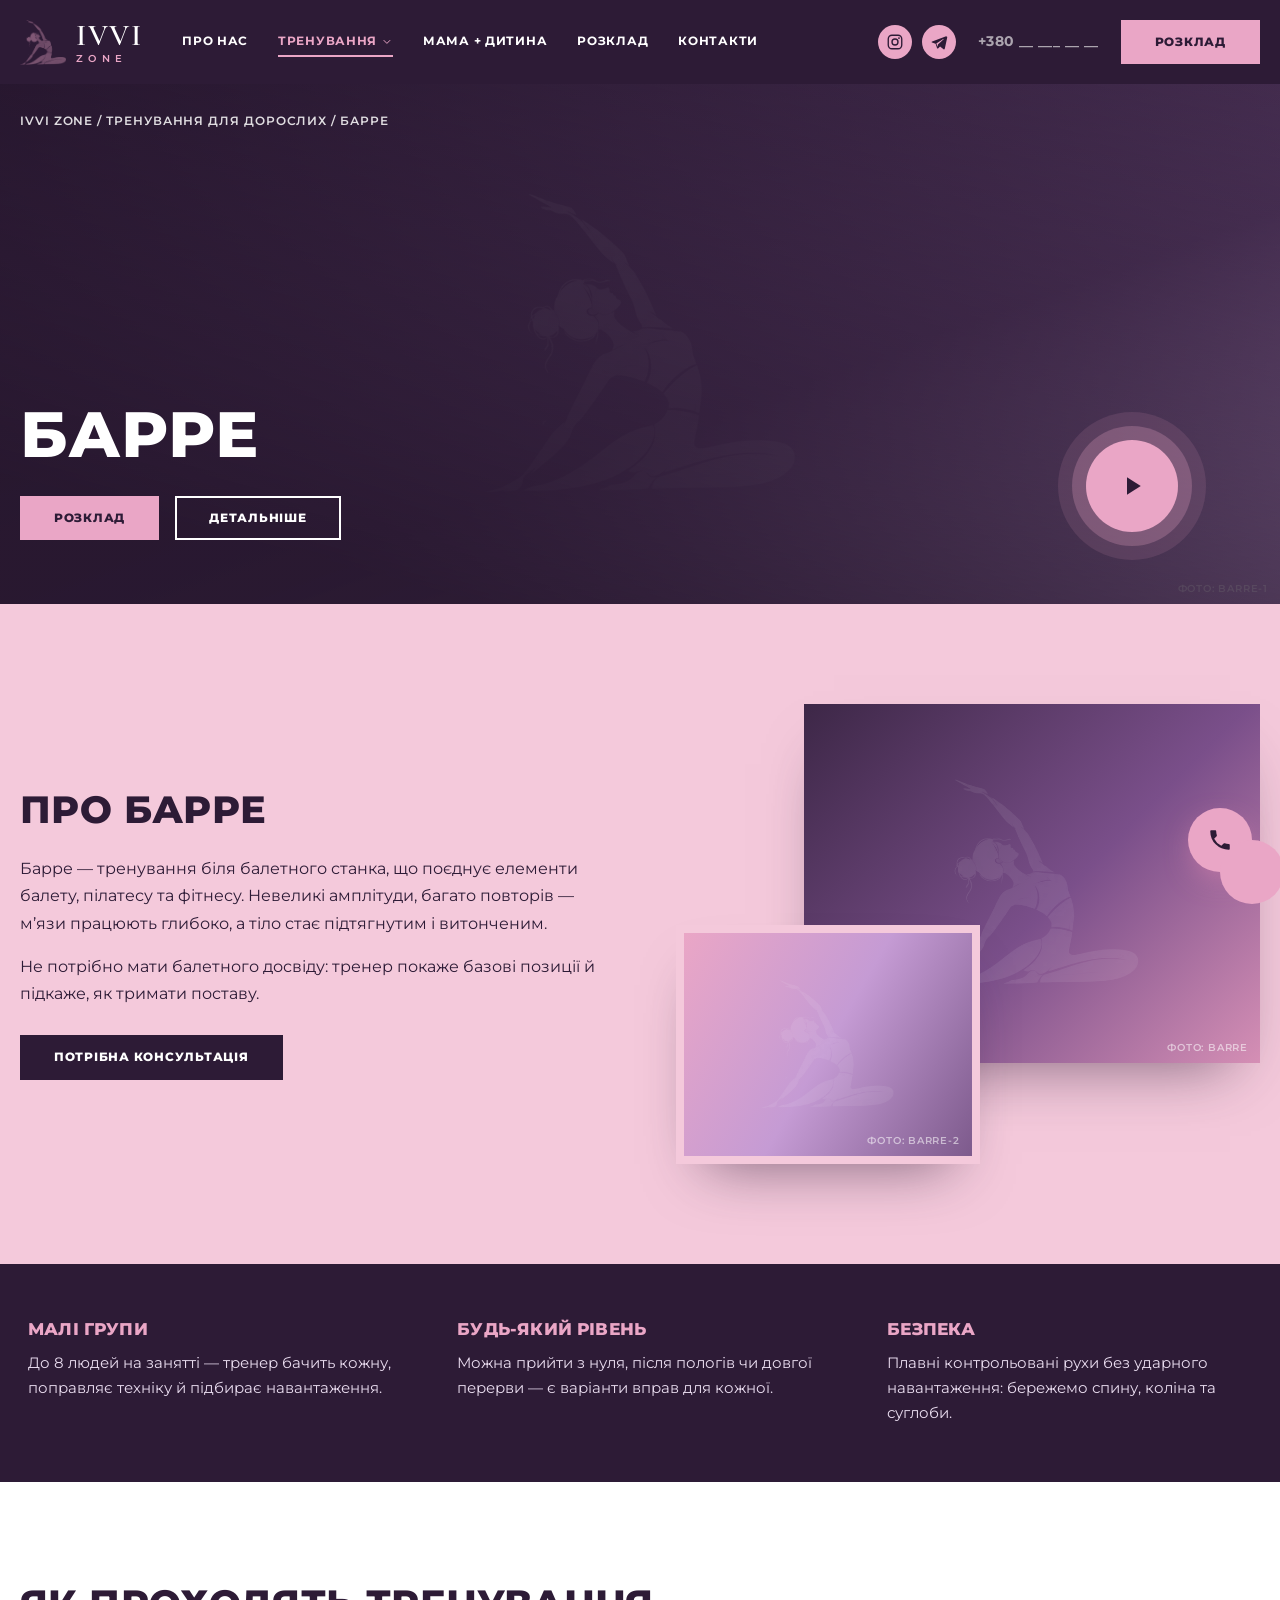
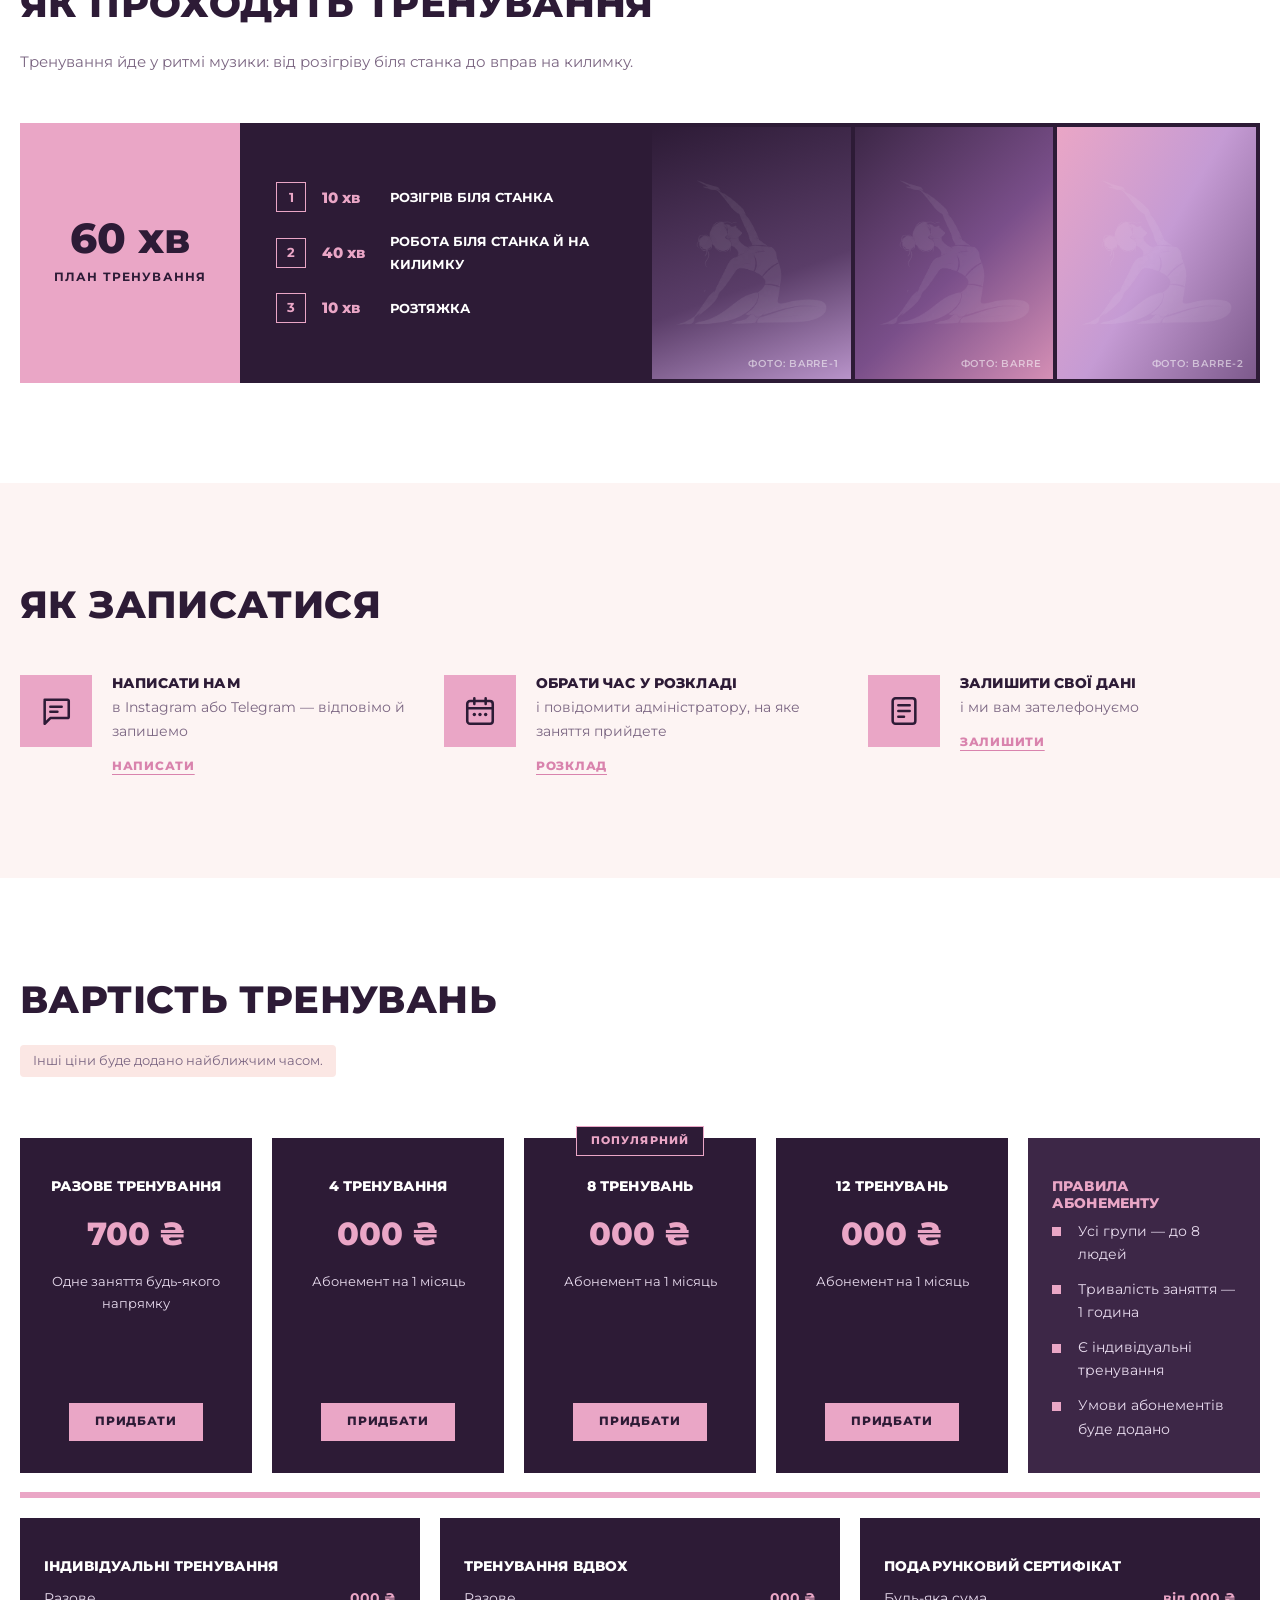
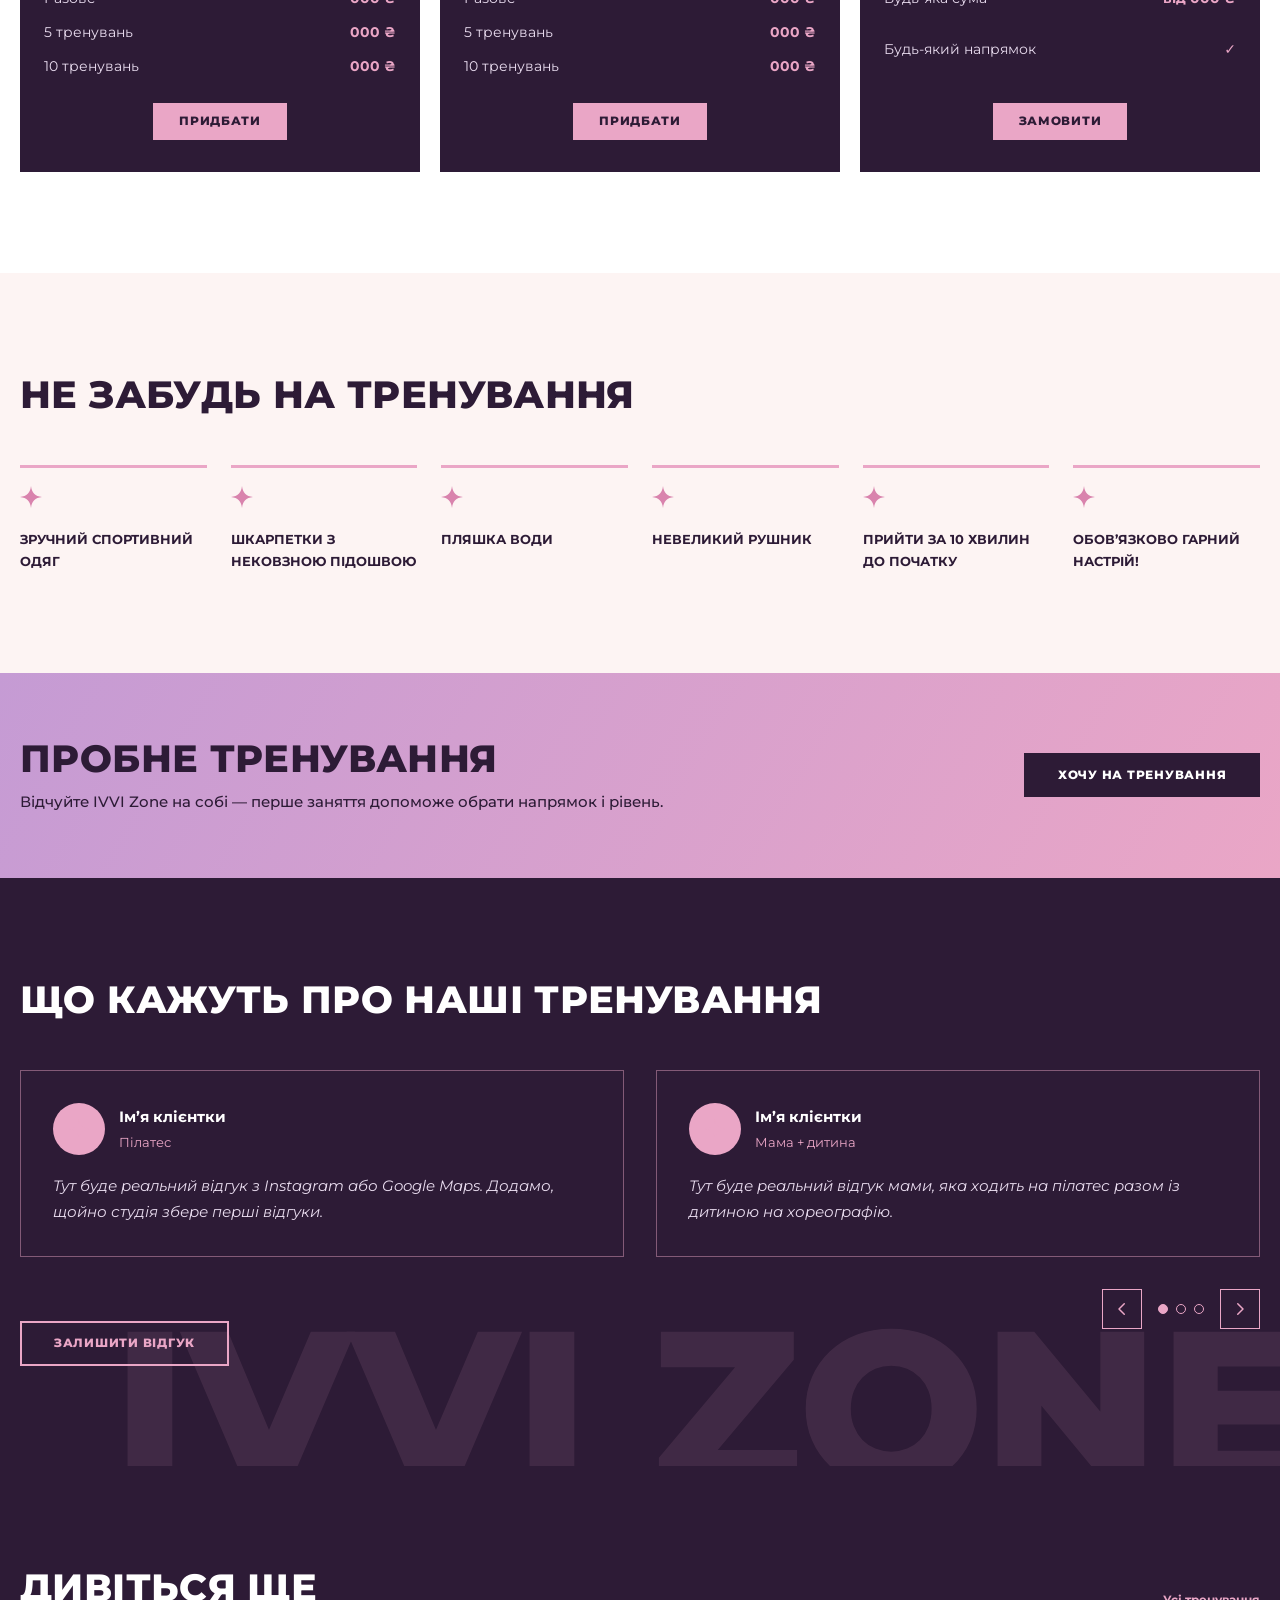
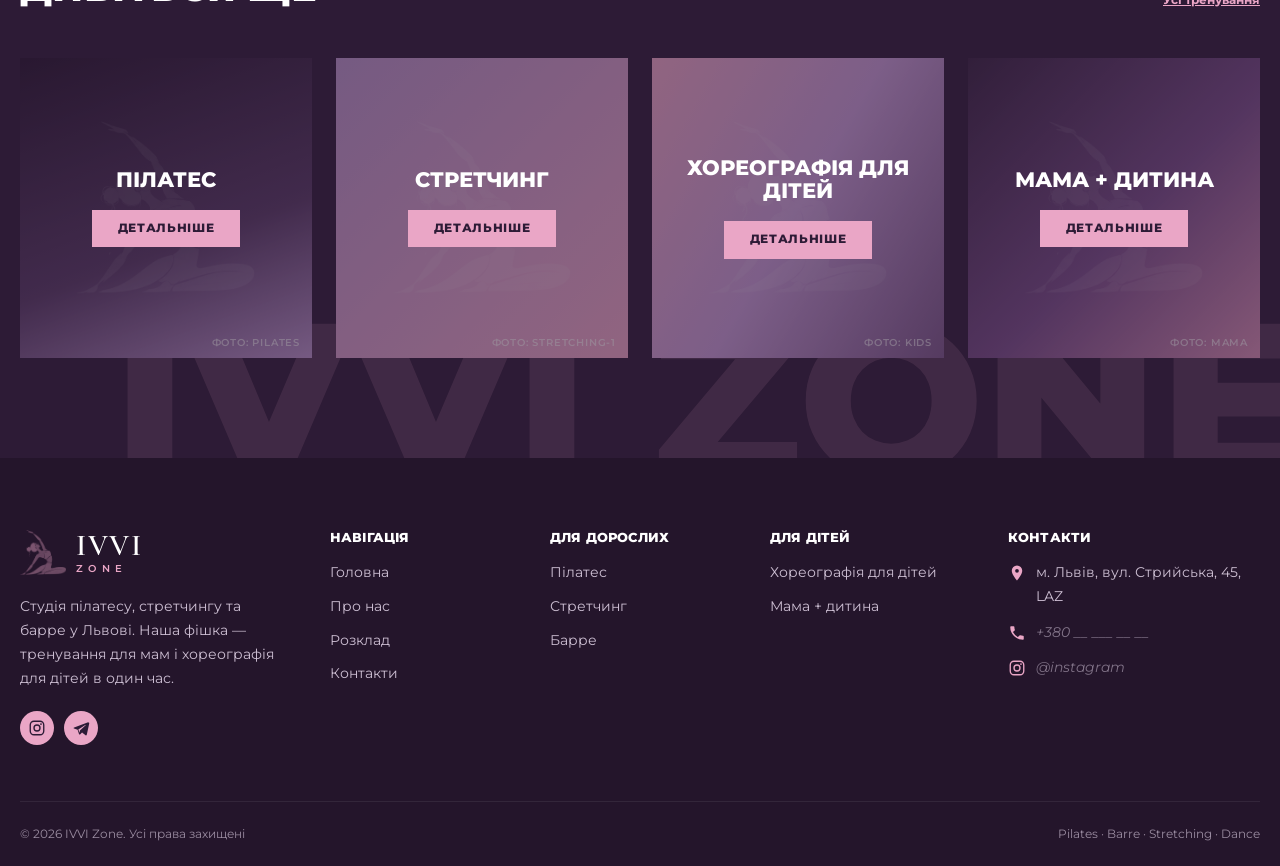
==== commit 4fbd54e2: "Шаблон без фото: одна дитяча група, заняття 1 година, разове 700 ₴, розклад-заглушка" ====
--- a/barre.html
+++ b/barre.html
@@ -27,7 +27,7 @@
           <button class="menu__toggle is-current" type="button" aria-expanded="false">Тренування <svg viewBox="0 0 24 24" aria-hidden="true"><path d="m6 9 6 6 6-6" fill="none" stroke="currentColor" stroke-width="2" stroke-linecap="round" stroke-linejoin="round"/></svg></button>
           <div class="dropdown">
             <div><p class="dropdown__title">Дорослим</p><ul><li><a href="pilates.html">Пілатес</a></li><li><a href="stretching.html">Стретчинг</a></li><li><a href="barre.html">Барре</a></li></ul></div>
-            <div><p class="dropdown__title">Дітям</p><ul><li><a href="choreography.html">Хореографія 4–12 років</a></li><li><a href="mama.html">Мама + дитина</a></li></ul></div>
+            <div><p class="dropdown__title">Дітям</p><ul><li><a href="choreography.html">Хореографія для дітей</a></li><li><a href="mama.html">Мама + дитина</a></li></ul></div>
           </div>
         </li>
         <li><a href="mama.html">Мама + дитина</a></li>
@@ -48,7 +48,7 @@
 </header>
 <main>
 <section class="page-hero">
-  <div class="page-hero__bg" style="background-image:url('https://images.unsplash.com/photo-1779617926288-fde3f7fb7b5d?auto=format&fit=crop&w=1800&q=70')"></div>
+  <div class="page-hero__bg" data-ph="2" data-ph-label="фото: barre-1"></div>
   <div class="container page-hero__inner">
     <nav class="crumbs" aria-label="Навігація"><a href="index.html">IVVI Zone</a> / <a href="index.html#trainings">Тренування для дорослих</a> / <span>Барре</span></nav>
     <h1>Барре</h1>
@@ -69,8 +69,8 @@
       <button class="btn btn--dark" type="button" data-modal-open>Потрібна консультація</button>
     </div>
     <div class="about__pics anim anim--right">
-      <img class="about__pic about__pic--1" src="https://images.unsplash.com/photo-1770012905139-713758ded6ec?auto=format&fit=crop&w=900&q=70" alt="" loading="lazy">
-      <img class="about__pic about__pic--2" src="https://images.unsplash.com/photo-1518310952931-b1de897abd40?auto=format&fit=crop&w=700&q=70" alt="" loading="lazy">
+      <div class="about__pic about__pic--1" data-ph="0" data-ph-label="фото: barre"></div>
+      <div class="about__pic about__pic--2" data-ph="3" data-ph-label="фото: barre-2"></div>
     </div>
   </div>
 </section>
@@ -85,9 +85,9 @@
       <p>Тренування йде у ритмі музики: від розігріву біля станка до вправ на килимку.</p>
     </div>
     <div class="plan anim anim--fade">
-      <div class="plan__total"><b>55 хв</b><span>план тренування</span></div>
-      <ol class="plan__steps"><li><span class="plan__min">10 хв</span><span class="plan__label">Розігрів біля станка</span></li><li><span class="plan__min">35 хв</span><span class="plan__label">Робота біля станка й на килимку</span></li><li><span class="plan__min">10 хв</span><span class="plan__label">Розтяжка</span></li></ol>
-      <div class="plan__pics"><span class="plan__pic" style="background-image:url('https://images.unsplash.com/photo-1779617926288-fde3f7fb7b5d?auto=format&fit=crop&w=600&q=70')"></span><span class="plan__pic" style="background-image:url('https://images.unsplash.com/photo-1770012905139-713758ded6ec?auto=format&fit=crop&w=600&q=70')"></span><span class="plan__pic" style="background-image:url('https://images.unsplash.com/photo-1518310952931-b1de897abd40?auto=format&fit=crop&w=600&q=70')"></span></div>
+      <div class="plan__total"><b>60 хв</b><span>план тренування</span></div>
+      <ol class="plan__steps"><li><span class="plan__min">10 хв</span><span class="plan__label">Розігрів біля станка</span></li><li><span class="plan__min">40 хв</span><span class="plan__label">Робота біля станка й на килимку</span></li><li><span class="plan__min">10 хв</span><span class="plan__label">Розтяжка</span></li></ol>
+      <div class="plan__pics"><span class="plan__pic" data-ph="2" data-ph-label="фото: barre-1"></span><span class="plan__pic" data-ph="0" data-ph-label="фото: barre"></span><span class="plan__pic" data-ph="3" data-ph-label="фото: barre-2"></span></div>
     </div>
   </div>
 </section>
@@ -99,13 +99,13 @@
 </section>
 <section class="section" id="prices">
   <div class="container">
-    <div class="section__head anim anim--fade"><h2>Вартість тренувань</h2><p class="placeholder-note">Ціни буде додано — зараз це шаблон.</p></div>
+    <div class="section__head anim anim--fade"><h2>Вартість тренувань</h2><p class="placeholder-note">Інші ціни буде додано найближчим часом.</p></div>
     <div class="prices">
       <article class="price anim anim--rotate">
   
   <h3>Разове тренування</h3>
-  <p class="price__value">000 ₴</p>
-  <p class="price__note">Перше тренування безкоштовне при купівлі абонементу</p>
+  <p class="price__value">700 ₴</p>
+  <p class="price__note">Одне заняття будь-якого напрямку</p>
   <button class="btn btn--pink btn--sm" type="button" data-modal-open>Придбати</button>
 </article><article class="price anim anim--rotate">
   
@@ -128,7 +128,7 @@
 </article>
       <aside class="price price--rules anim anim--rotate">
         <h3>Правила абонементу</h3>
-        <ul class="bullets bullets--small"><li>Абонемент діє 1 місяць з першого заняття</li><li>Абонемент поширюється на всі дорослі напрямки</li><li>Пропущене заняття можна відпрацювати, якщо попередили за 6 годин</li><li>При купівлі абонементу на пробному — пробне безкоштовне</li></ul>
+        <ul class="bullets bullets--small"><li>Усі групи — до 8 людей</li><li>Тривалість заняття — 1 година</li><li>Є індивідуальні тренування</li><li>Умови абонементів буде додано</li></ul>
       </aside>
     </div>
     <div class="prices__extra"><article class="price price--row anim anim--rotate">
@@ -195,19 +195,19 @@
   <div class="container">
     <div class="section__head section__head--row"><h2>Дивіться ще</h2><a class="link-more" href="index.html#trainings">Усі тренування</a></div>
     <div class="services services--four"><a class="service anim anim--flip" href="pilates.html">
-  <span class="service__bg" style="background-image:url('https://images.unsplash.com/photo-1747238415033-b74eec07eb59?auto=format&fit=crop&w=900&q=70')"></span>
+  <span class="service__bg" data-ph="2" data-ph-label="фото: pilates"></span>
   
   <span class="service__body"><span class="service__title">Пілатес</span><span class="btn btn--pink btn--sm">Детальніше</span></span>
 </a><a class="service anim anim--flip" href="stretching.html">
-  <span class="service__bg" style="background-image:url('https://images.unsplash.com/photo-1552196527-bffef41ef674?auto=format&fit=crop&w=900&q=70')"></span>
+  <span class="service__bg" data-ph="1" data-ph-label="фото: stretching-1"></span>
   
   <span class="service__body"><span class="service__title">Стретчинг</span><span class="btn btn--pink btn--sm">Детальніше</span></span>
 </a><a class="service anim anim--flip" href="choreography.html">
-  <span class="service__bg" style="background-image:url('https://images.unsplash.com/photo-1681312206210-5f52c564d30d?auto=format&fit=crop&w=900&q=70')"></span>
+  <span class="service__bg" data-ph="3" data-ph-label="фото: kids"></span>
   
   <span class="service__body"><span class="service__title">Хореографія для дітей</span><span class="btn btn--pink btn--sm">Детальніше</span></span>
 </a><a class="service anim anim--flip" href="mama.html">
-  <span class="service__bg" style="background-image:url('https://images.unsplash.com/photo-1714646793438-dd6f16aa36d1?auto=format&fit=crop&w=900&q=70')"></span>
+  <span class="service__bg" data-ph="0" data-ph-label="фото: mama"></span>
   
   <span class="service__body"><span class="service__title">Мама + дитина</span><span class="btn btn--pink btn--sm">Детальніше</span></span>
 </a></div>
@@ -234,7 +234,7 @@
       </ul>
     </div>
     <div><h3>Для дорослих</h3><ul><li><a href="pilates.html">Пілатес</a></li><li><a href="stretching.html">Стретчинг</a></li><li><a href="barre.html">Барре</a></li></ul></div>
-    <div><h3>Для дітей</h3><ul><li><a href="choreography.html">Хореографія 4–12 років</a></li><li><a href="mama.html">Мама + дитина</a></li></ul></div>
+    <div><h3>Для дітей</h3><ul><li><a href="choreography.html">Хореографія для дітей</a></li><li><a href="mama.html">Мама + дитина</a></li></ul></div>
     <div class="footer__contacts">
       <h3>Контакти</h3>
       <p class="footer__line"><svg viewBox="0 0 24 24" aria-hidden="true"><path d="M12 2a7 7 0 0 0-7 7c0 5.2 7 13 7 13s7-7.8 7-13a7 7 0 0 0-7-7Zm0 9.5A2.5 2.5 0 1 1 12 6.5a2.5 2.5 0 0 1 0 5Z" fill="currentColor"/></svg><span>м. Львів, вул. Стрийська, 45, LAZ</span></p>
--- a/styles.css
+++ b/styles.css
@@ -167,7 +167,7 @@
 .about__text p { font-size: 1rem; }
 .about__text .btn { margin-top: 12px; }
 .about__pics { position: relative; height: 460px; }
-.about__pic { position: absolute; object-fit: cover; box-shadow: 0 30px 60px -30px rgba(45, 27, 54, .6); }
+.about__pic { position: absolute; background: center/cover no-repeat; box-shadow: 0 30px 60px -30px rgba(45, 27, 54, .6); }
 .about__pic--1 { top: 0; right: 0; width: 78%; height: 78%; }
 .about__pic--2 { left: 0; bottom: 0; width: 52%; height: 52%; border: 8px solid var(--pink-bg); }
 .section--dark .about__pic--2 { border-color: var(--plum-900); }
@@ -197,6 +197,7 @@
 /* Services */
 .services { display: grid; grid-template-columns: 1fr 1fr; gap: 24px; }
 .services--four { grid-template-columns: repeat(4, 1fr); }
+.service--wide { grid-column: 1 / -1; min-height: 320px; }
 .services--four .service { min-height: 300px; }
 .services--four .service__title { font-size: 1.3rem; }
 .info-box { position: relative; overflow: hidden; padding: 48px; background: var(--grad); color: var(--plum-900); }
@@ -244,7 +245,9 @@
 
 /* Events */
 .events__list { display: grid; gap: 24px; }
-.event { position: relative; height: 340px; border: 0; padding: 0; cursor: pointer; background: center/cover no-repeat; overflow: hidden; text-align: left; transition: background-size .8s; }
+.event { position: relative; display: block; width: 100%; height: 340px; border: 0; padding: 0; cursor: pointer; overflow: hidden; text-align: left; }
+.event__bg { position: absolute; inset: 0; background: center/cover no-repeat; transition: transform .8s ease-in; }
+.event:hover .event__bg { transform: scale(1.06); }
 .event::after { content: ""; position: absolute; inset: 0; background: rgba(36, 21, 43, .15); transition: background-color .4s; }
 .event:hover::after { background: rgba(36, 21, 43, .4); }
 .event__label { position: absolute; z-index: 1; left: 0; bottom: 32px; padding: 16px 28px; background: var(--plum-900); color: #fff; font-weight: 800; font-size: .95rem; text-transform: uppercase; }
@@ -260,7 +263,7 @@
 .slider--reviews + .btn { margin-top: -40px; }
 
 /* SEO + insta */
-.seo__img { width: 100%; height: 420px; object-fit: cover; }
+.seo__img { position: relative; width: 100%; height: 420px; background: center/cover no-repeat; }
 .insta { display: grid; grid-template-columns: repeat(6, 1fr); }
 .insta__tile { position: relative; aspect-ratio: 1; background: center/cover no-repeat; text-decoration: none; }
 .insta__tile span { position: absolute; inset: 0; display: flex; flex-direction: column; align-items: center; justify-content: center; gap: 8px; background: rgba(45, 27, 54, .82); color: var(--pink); font-weight: 700; font-size: .85rem; opacity: 0; transition: opacity .35s; }
@@ -348,6 +351,22 @@
 .slot--together time { color: var(--pink); }
 .slot--together span { color: var(--light); }
 .slot.is-dim { opacity: .2; transform: scale(.96); }
+.slot--empty { background: transparent; border: 1px dashed #d9c6df; border-left-width: 4px; }
+.slot--empty span { font-style: italic; }
+.week--template { grid-template-columns: repeat(7, 1fr); }
+.legend { display: flex; flex-wrap: wrap; gap: 12px; margin-bottom: 32px; }
+.legend .slot { margin: 0; min-width: 240px; background: var(--soft); }
+.legend .slot--together { background: var(--plum-900); }
+
+/* Photo placeholders: replaced automatically when assets/photos/<name>.jpg exists */
+[data-ph] { --ph: linear-gradient(135deg, #3d2747 0%, #7a4f8a 55%, #d58fb5 100%); background: var(--ph); }
+[data-ph="1"] { --ph: linear-gradient(135deg, #b893c9 0%, #eaa6c6 100%); }
+[data-ph="2"] { --ph: linear-gradient(160deg, #2d1b36 0%, #5a3d68 60%, #b893c9 100%); }
+[data-ph="3"] { --ph: linear-gradient(120deg, #eaa6c6 0%, #c59bd4 50%, #7d5a8c 100%); }
+[data-ph]::before { content: ""; position: absolute; inset: 0; background: url("assets/mark-white.webp") center / auto 58% no-repeat; opacity: .2; }
+[data-ph]::after { content: attr(data-ph-label); position: absolute; right: 12px; bottom: 10px; font: 600 .62rem/1 var(--sans); letter-spacing: .08em; text-transform: uppercase; color: #fff; opacity: .55; }
+.about__pic[data-ph], .plan__pic[data-ph], .insta__tile[data-ph], .group__img[data-ph] { position: relative; }
+.about__pic[data-ph] { position: absolute; }
 
 /* Contacts */
 .contacts { display: grid; grid-template-columns: 1fr 1.4fr; gap: 0; }
@@ -429,7 +448,7 @@
   .menu__list { gap: 22px; }
   .footer__grid { grid-template-columns: repeat(3, 1fr); }
   .footer__about { grid-column: 1 / -1; max-width: 520px; }
-  .week { grid-template-columns: repeat(3, 1fr); }
+  .week, .week--template { grid-template-columns: repeat(3, 1fr); }
   .services--four { grid-template-columns: repeat(2, 1fr); }
 }
 
@@ -489,7 +508,8 @@
   .plan__pic { min-height: 110px; }
   .page-hero { min-height: 440px; }
   .page-hero__play { width: 64px; height: 64px; right: 20px; bottom: auto; top: 80px; }
-  .week { grid-template-columns: 1fr 1fr; gap: 8px; }
+  .week, .week--template { grid-template-columns: 1fr 1fr; gap: 8px; }
+  .legend .slot { min-width: 0; flex: 1 1 100%; }
   .day { padding: 14px 8px; }
   .slot { padding: 10px; }
   .footer__grid { grid-template-columns: 1fr 1fr; gap: 32px; }
@@ -507,3 +527,4 @@
   .checklist { grid-template-columns: 1fr 1fr; }
 }
 .contacts__maplink { display: block; margin-top: 18px; font-size: .8rem; font-weight: 700; color: var(--pink); }
+.hero__img[data-ph]::before { display: none; }
